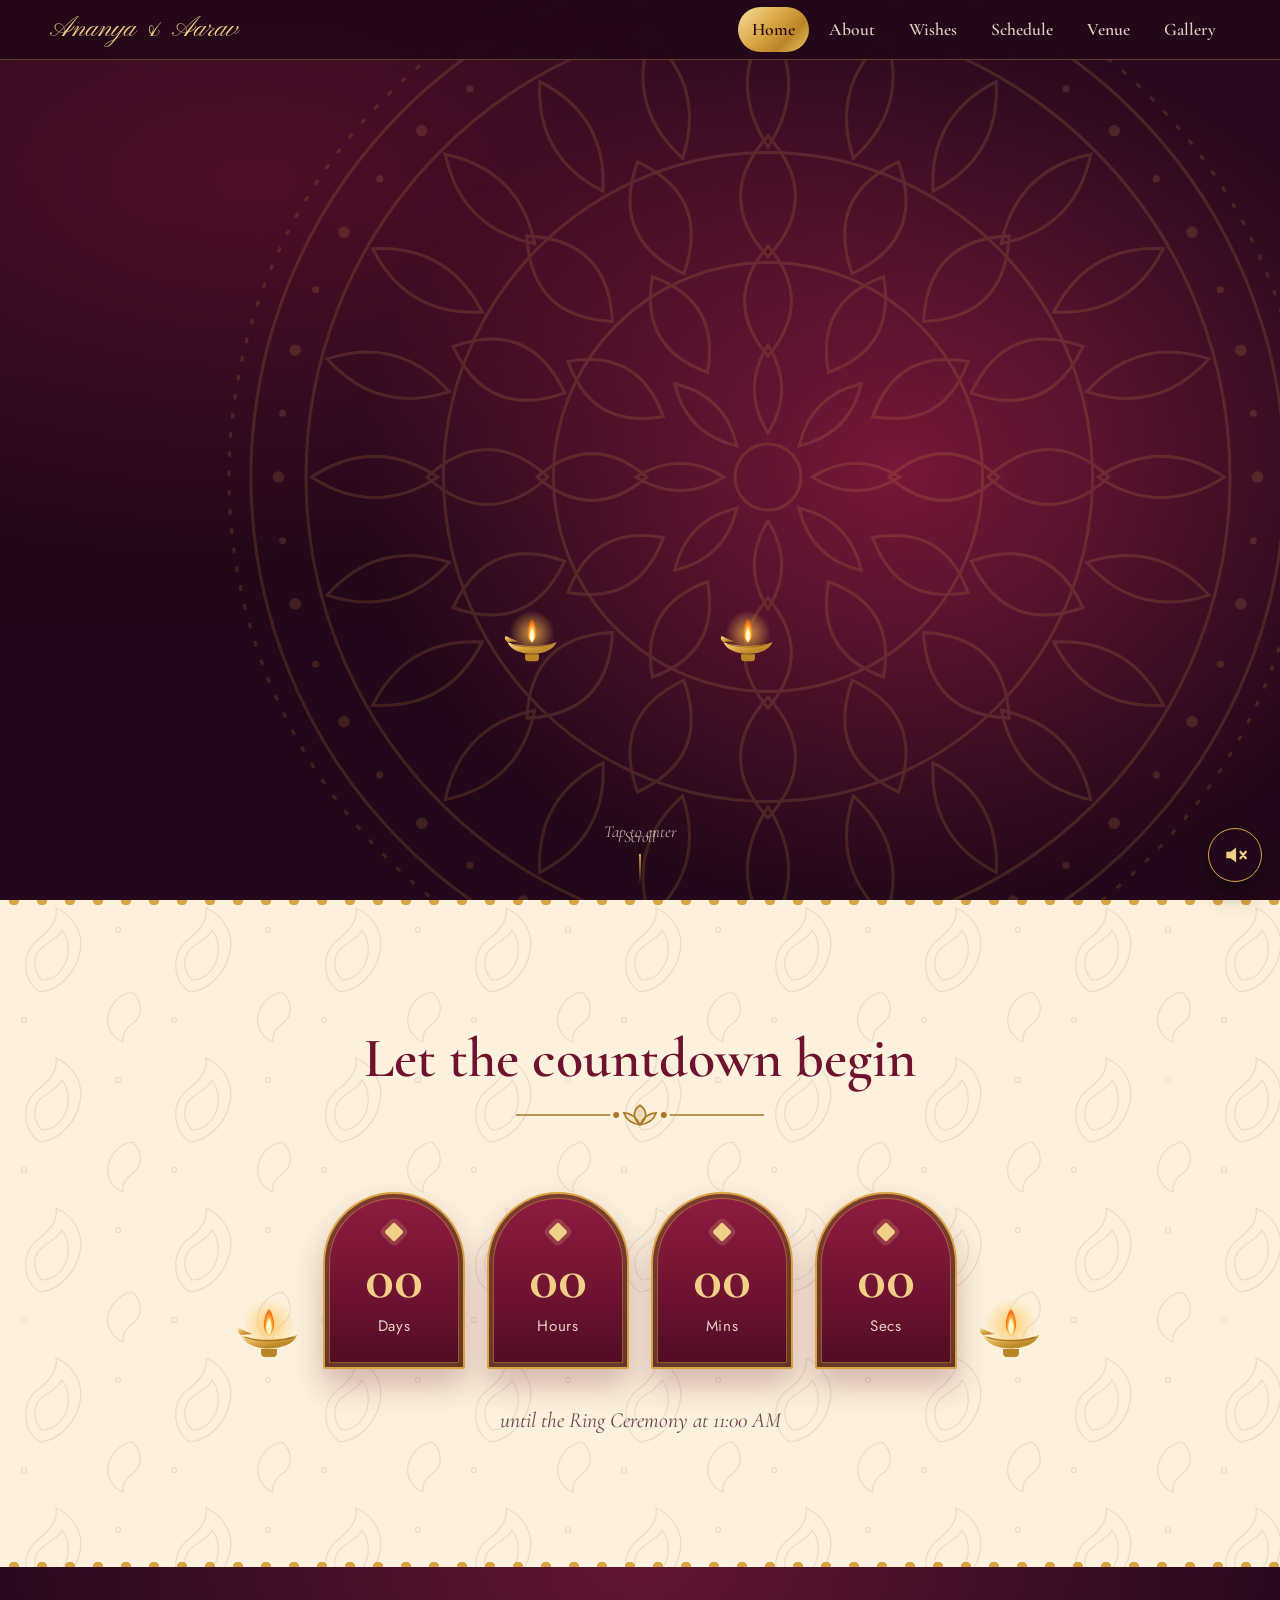
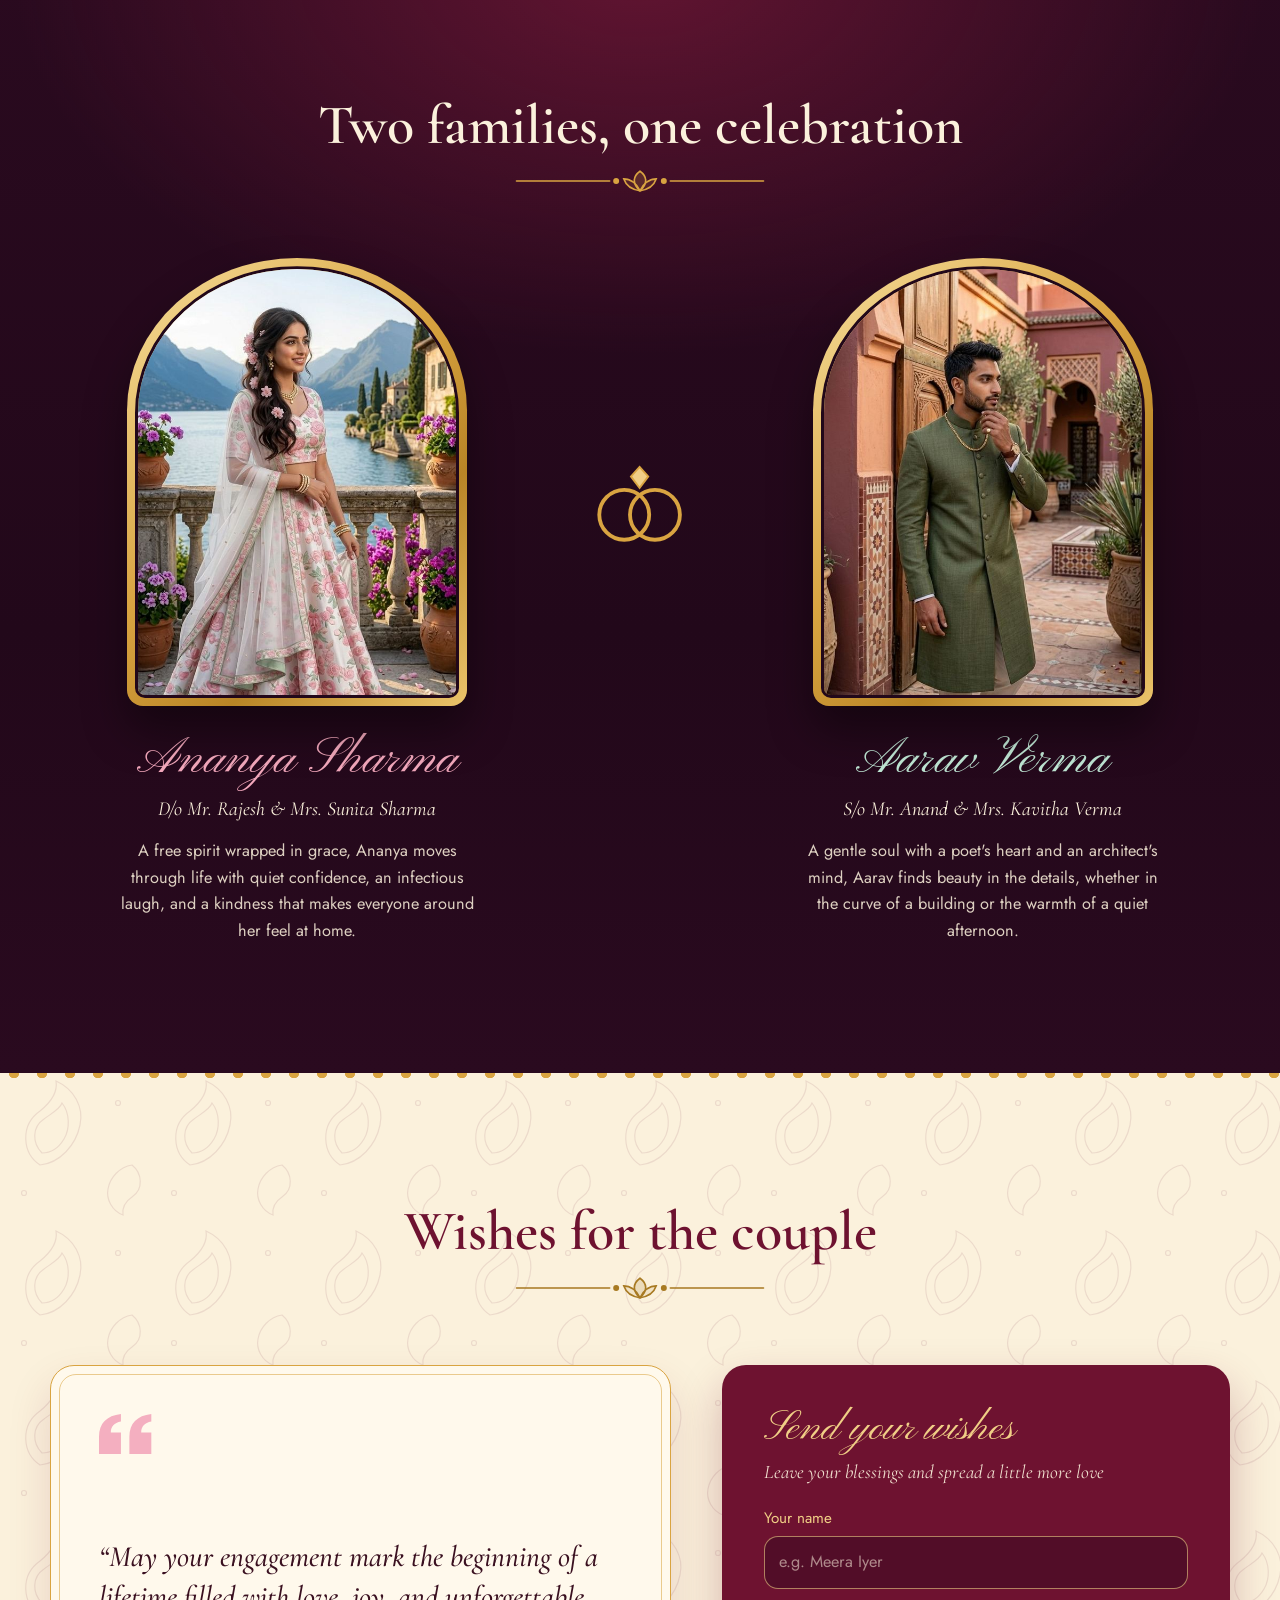
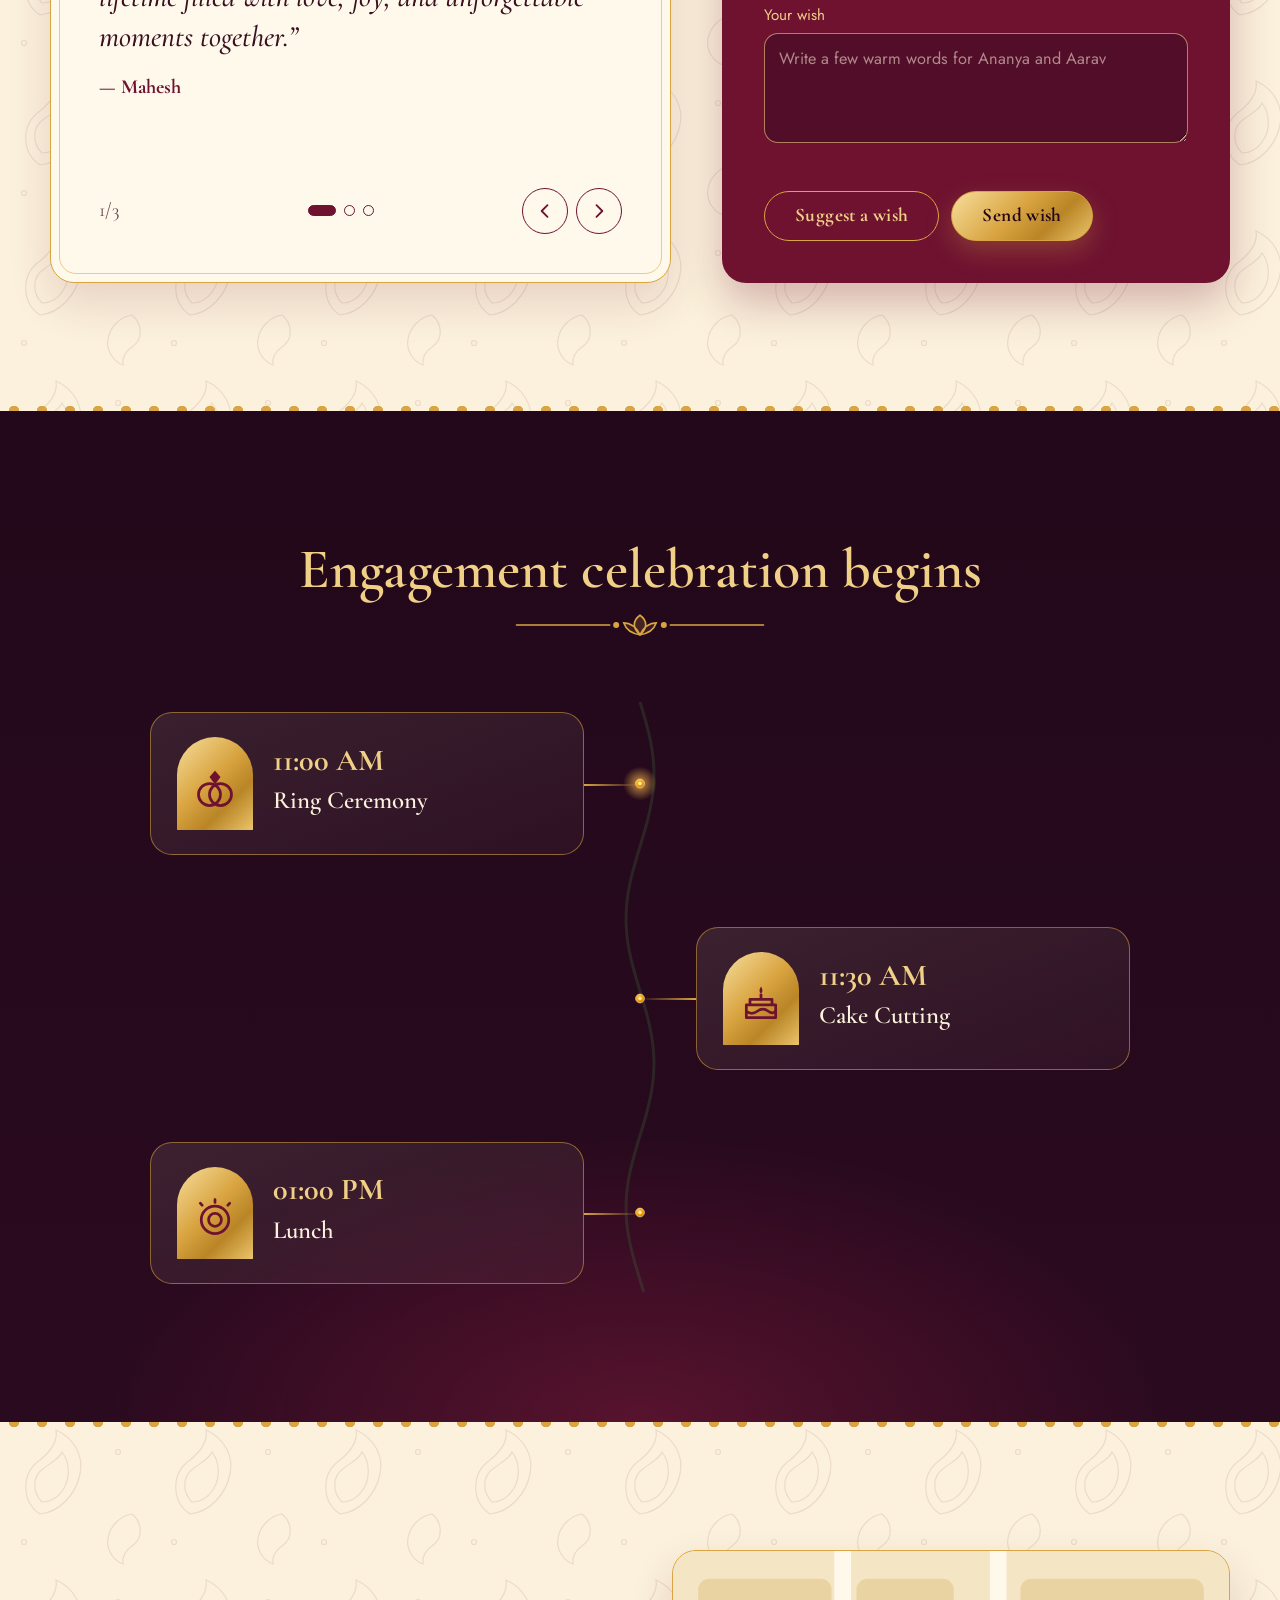
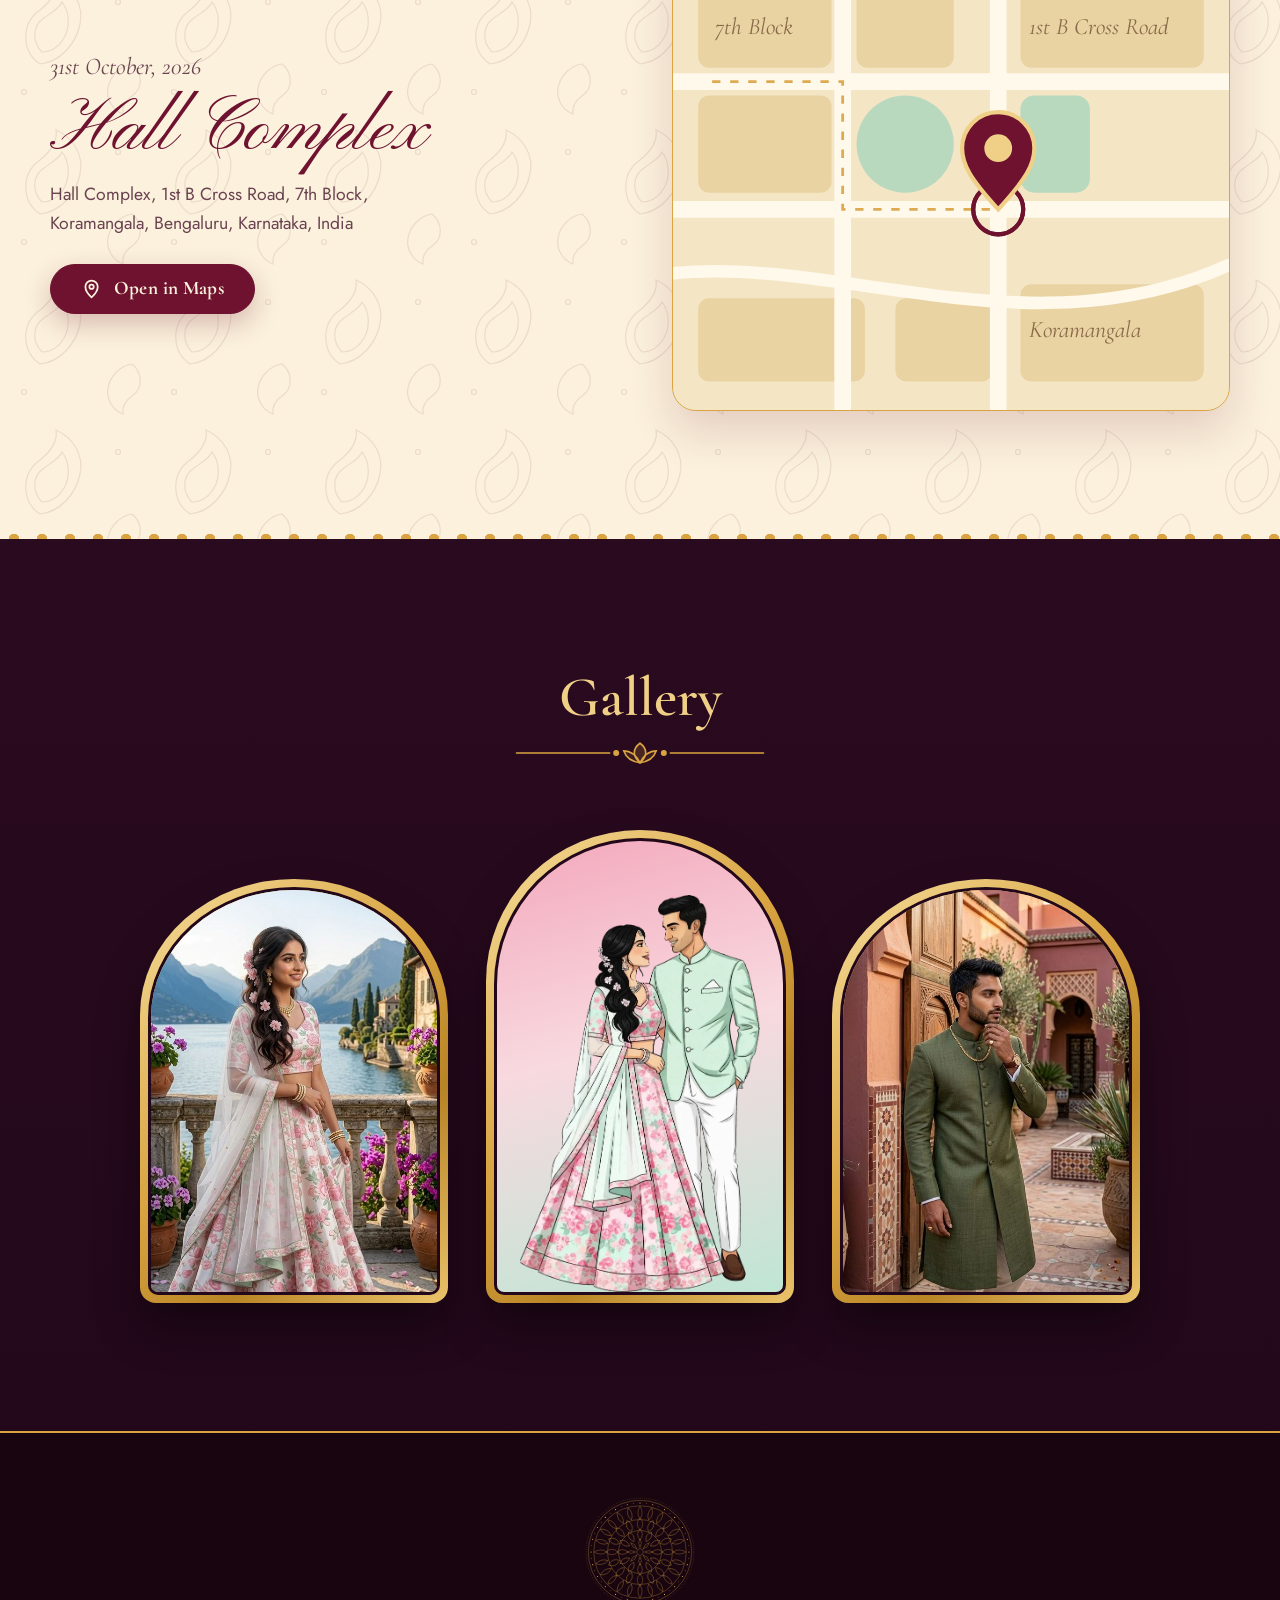
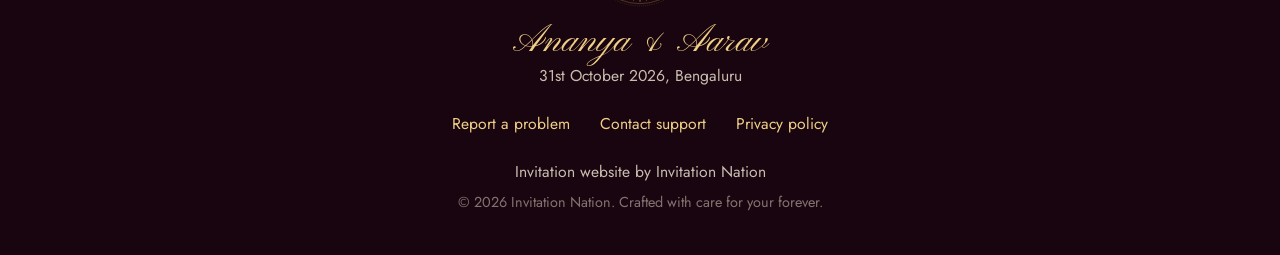
==== source/index.html @ d2f20e89 "Initial commit: Royal Indian engagement invitation" ====
<!DOCTYPE html>
<html lang="en">
<head>
<meta charset="utf-8">
<meta name="viewport" content="width=device-width, initial-scale=1">
<title>Ananya &amp; Aarav | Engagement Invitation</title>
<meta name="description" content="Ananya Sharma and Aarav Verma are getting engaged on 31st October 2026 in Bengaluru.">
<script>document.documentElement.classList.add('js')</script>
<link rel="preconnect" href="https://fonts.googleapis.com">
<link rel="preconnect" href="https://fonts.gstatic.com" crossorigin>
<link href="https://fonts.googleapis.com/css2?family=Cormorant+Garamond:ital,wght@0,500;0,600;0,700;1,500;1,600&family=Jost:wght@400;500;600&family=Pinyon+Script&display=swap" rel="stylesheet">
<link rel="stylesheet" href="style.css">
</head>
<body>

<!-- shared gradients -->
<svg class="defs" aria-hidden="true" focusable="false"><defs>
  <linearGradient id="goldGrad" x1="0" y1="0" x2="1" y2="1"><stop offset="0" stop-color="#F6DE9C"/><stop offset=".45" stop-color="#D9A441"/><stop offset=".72" stop-color="#B98526"/><stop offset="1" stop-color="#EBC46B"/></linearGradient>
  <radialGradient id="flameGrad" cx="50%" cy="70%" r="60%"><stop offset="0" stop-color="#FFFDE6"/><stop offset=".35" stop-color="#FFD25A"/><stop offset=".8" stop-color="#F26A0B"/><stop offset="1" stop-color="#F26A0B" stop-opacity="0"/></radialGradient>
  <radialGradient id="haloGrad"><stop offset="0" stop-color="#FFC24D" stop-opacity=".75"/><stop offset="1" stop-color="#FFC24D" stop-opacity="0"/></radialGradient>
  <radialGradient id="mgold" cx="40%" cy="35%" r="70%"><stop offset="0" stop-color="#FFC94A"/><stop offset=".6" stop-color="#F29F05"/><stop offset="1" stop-color="#C96A00"/></radialGradient>
  <radialGradient id="mrose" cx="40%" cy="35%" r="70%"><stop offset="0" stop-color="#FFB56B"/><stop offset=".6" stop-color="#F0761C"/><stop offset="1" stop-color="#B94A0A"/></radialGradient>
  <radialGradient id="archBg" cx="50%" cy="62%" r="65%"><stop offset="0" stop-color="#FBD08A"/><stop offset=".38" stop-color="#C8496A"/><stop offset=".78" stop-color="#6E1230"/><stop offset="1" stop-color="#3A0A1F"/></radialGradient>
  <linearGradient id="floor" x1="0" y1="0" x2="0" y2="1"><stop offset="0" stop-color="#5A0F2A"/><stop offset="1" stop-color="#2A0716"/></linearGradient>
</defs></svg>

<!-- entrance gate -->
<div class="gate" id="gate" role="presentation">
  <div class="panel l"><div class="mand" data-mandala></div></div>
  <div class="panel r"><div class="mand" data-mandala></div></div>
  <div class="gate-mid"><div class="seal"><b>Ananya</b><i>and</i><b>Aarav</b></div></div>
  <div class="gate-diyas"><span class="diya" data-diya></span><span class="diya" data-diya></span></div>
  <p class="skip">Tap to enter</p>
</div>

<header class="nav">
  <div class="wrap">
    <a class="brand" href="#home">Ananya &amp; Aarav</a>
    <button class="burger" id="burger" aria-label="Menu" aria-expanded="false" aria-controls="menu"><span></span></button>
    <ul id="menu">
      <li><a href="#home" class="act">Home</a></li>
      <li><a href="#about">About</a></li>
      <li><a href="#wishes">Wishes</a></li>
      <li><a href="#schedule">Schedule</a></li>
      <li><a href="#location">Venue</a></li>
      <li><a href="#gallery">Gallery</a></li>
    </ul>
  </div>
</header>

<main>
<!-- HERO -->
<section class="hero" id="home">
  <div class="hero-mandala" data-mandala></div>
  <div class="toran" id="toran"></div>
  <div class="wrap hero-grid">
    <div class="hero-head">
      <p class="save fade" style="--d:.2s">Save the date</p>
      <h1 class="names">
        <span class="n" style="--d:.5s">Ananya Sharma</span>
        <span class="amp">&amp;</span>
        <span class="n" style="--d:1.7s">Aarav Verma</span>
      </h1>
    </div>

    <div class="hero-art">
      <div class="arch-wrap">
        <svg class="arch-svg" viewBox="0 0 520 700" role="img" aria-label="Ananya and Aarav standing inside a gilded arched window">
          <defs>
            <clipPath id="openClip"><path d="M56,640 V335 C56,215 165,125 260,62 C355,125 464,215 464,335 V640 Z"/></clipPath>
          </defs>
          <g class="frame-g">
            <path id="frameOuter" fill="url(#goldGrad)" fill-rule="evenodd" d="M20,700 V330 C20,190 150,90 260,18 C370,90 500,190 500,330 V700 Z M56,640 V335 C56,215 165,125 260,62 C355,125 464,215 464,335 V640 Z"/>
            <path d="M20,700 V330 C20,190 150,90 260,18 C370,90 500,190 500,330 V700" fill="none" stroke="#FFF1BF" stroke-width="2" opacity=".8"/>
            <g id="plinth"></g>
            <g clip-path="url(#openClip)">
              <rect x="40" y="40" width="440" height="620" fill="url(#archBg)"/>
              <g class="rays" id="rays"></g>
              <g id="stars"></g>
              <g class="couple-g" id="posesWrap">
                <image class="pose-img active" data-pose="0" x="56" y="60" width="408" height="580" preserveAspectRatio="xMidYMin slice" href="assets/poses/pose-1.webp"/>
                <image class="pose-img" data-pose="1" x="56" y="60" width="408" height="580" preserveAspectRatio="xMidYMin slice" href="assets/poses/pose-2.webp"/>
                <image class="pose-img" data-pose="2" x="56" y="60" width="408" height="580" preserveAspectRatio="xMidYMin slice" href="assets/poses/pose-3.webp"/>
                <image class="pose-img" data-pose="3" x="56" y="60" width="408" height="580" preserveAspectRatio="xMidYMin slice" href="assets/poses/pose-4.webp"/>
                <image class="pose-img" data-pose="4" x="56" y="60" width="408" height="580" preserveAspectRatio="xMidYMin slice" href="assets/poses/pose-5.webp"/>
                <image class="pose-img" data-pose="5" x="56" y="60" width="408" height="580" preserveAspectRatio="xMidYMin slice" href="assets/poses/pose-6.webp"/>
              </g>
              <path d="M56,640 V335 C56,215 165,125 260,62 C355,125 464,215 464,335 V640" fill="none" stroke="#7A4A0C" stroke-opacity=".55" stroke-width="10"/>
            </g>
            <path d="M56,640 V335 C56,215 165,125 260,62 C355,125 464,215 464,335 V640" fill="none" stroke="#8A5B12" stroke-width="3"/>
            <path id="beadPath" d="M40,640 V335 C40,205 158,112 260,46 C362,112 480,205 480,335 V640" fill="none"/>
            <g id="beads" fill="#FFF1BF"></g>
            <g transform="translate(260,20)"><circle cy="-13" r="4" fill="url(#goldGrad)"/><path d="M0,-8 C-9,-2 -8,8 0,12 C8,8 9,-2 0,-8Z" fill="url(#goldGrad)"/><path d="M-4,12 h8 v4 h-8z" fill="#B98526"/></g>
          </g>

  
  <!-- ==================== FLOWERS & VINES DECORATION ==================== -->
  <g class="arch-flowers" id="archFlowers" mask="url(#clearArchMask)">
    <!-- DEFINITIONS -->
    <defs>
      <!-- Safety mask: strictly guarantees ZERO decoration pixels can ever overlay the couple picture area -->
      <mask id="clearArchMask">
        <rect x="-100" y="-100" width="720" height="900" fill="#FFFFFF"/>
        <path d="M56,640 V335 C56,215 165,125 260,62 C355,125 464,215 464,335 V640 Z" fill="#000000"/>
      </mask>

      <!-- Rose definitions -->
      <g id="rose-pink">
        <ellipse cx="0" cy="0" rx="20" ry="19" fill="#A5163B" opacity="0.35"/>
        <path d="M-18,-4 C-22,-16 -8,-22 4,-18 C16,-22 24,-12 21,-2 C25,8 16,21 4,20 C-8,22 -20,14 -18,-4Z" fill="#F2A0B5"/>
        <path d="M-16,-10 C-8,-20 8,-18 16,-10 C22,-1 16,13 6,17 C-5,19 -16,11 -16,-10Z" fill="#E2849E"/>
        <path d="M-12,-8 C-5,-16 9,-13 12,-5 C14,5 7,13 -2,13 C-9,12 -14,3 -12,-8Z" fill="#F2A0B5"/>
        <path d="M-8,-6 C-3,-12 7,-10 9,-3 C11,4 4,10 -3,9 C-9,8 -10,0 -8,-6Z" fill="#C95F7A"/>
        <path d="M-5,-4 C-1,-8 5,-6 6,-2 C7,3 2,6 -2,5 C-6,5 -7,0 -5,-4Z" fill="#FDE4EC"/>
        <path d="M-2,-2 C0,-4 3,-3 3,-1 C4,2 1,3 -1,3 C-3,2 -3,0 -2,-2Z" fill="#A5163B"/>
        <path d="M-17,-6 C-11,-18 5,-17 14,-9" fill="none" stroke="#FFF0F5" stroke-width="1.4" stroke-linecap="round" opacity="0.85"/>
        <path d="M-13,6 C-6,16 6,15 15,4" fill="none" stroke="#FFF0F5" stroke-width="1.4" stroke-linecap="round" opacity="0.75"/>
        <path d="M-9,-6 C-4,-12 6,-9 8,-3" fill="none" stroke="#FFF0F5" stroke-width="1.2" stroke-linecap="round" opacity="0.9"/>
        <path d="M-6,3 C-2,8 5,7 8,2" fill="none" stroke="#FFF0F5" stroke-width="1.1" stroke-linecap="round" opacity="0.8"/>
      </g>

      <g id="rose-cream">
        <ellipse cx="0" cy="0" rx="19" ry="18" fill="#B3907A" opacity="0.35"/>
        <path d="M-17,-4 C-21,-15 -7,-21 4,-17 C15,-21 23,-11 20,-2 C24,8 15,20 4,19 C-7,21 -19,13 -17,-4Z" fill="#FBE9DC"/>
        <path d="M-15,-9 C-7,-19 8,-17 15,-9 C21,-1 15,12 6,16 C-5,18 -15,10 -15,-9Z" fill="#E8CDBC"/>
        <path d="M-11,-7 C-4,-15 9,-12 11,-5 C13,5 7,12 -2,12 C-9,11 -13,3 -11,-7Z" fill="#FBE9DC"/>
        <path d="M-7,-5 C-2,-11 7,-9 8,-3 C10,4 4,9 -3,8 C-8,7 -9,0 -7,-5Z" fill="#D8B59E"/>
        <path d="M-5,-4 C-1,-7 5,-6 6,-2 C7,3 2,6 -2,5 C-5,5 -6,0 -5,-4Z" fill="#FFFFFF"/>
        <path d="M-2,-2 C0,-4 3,-3 3,-1 C4,2 1,3 -1,3 C-3,2 -3,0 -2,-2Z" fill="#A8816A"/>
        <path d="M-16,-5 C-10,-17 5,-16 13,-8" fill="none" stroke="#FFFFFF" stroke-width="1.4" stroke-linecap="round" opacity="0.95"/>
        <path d="M-12,6 C-5,15 6,14 14,4" fill="none" stroke="#FFFFFF" stroke-width="1.4" stroke-linecap="round" opacity="0.85"/>
        <path d="M-8,-5 C-3,-11 6,-9 8,-3" fill="none" stroke="#FFFFFF" stroke-width="1.2" stroke-linecap="round" opacity="0.95"/>
      </g>

      <g id="rose-crimson">
        <ellipse cx="0" cy="0" rx="20" ry="19" fill="#450412" opacity="0.45"/>
        <path d="M-18,-4 C-22,-16 -8,-22 4,-18 C16,-22 24,-12 21,-2 C25,8 16,21 4,20 C-8,22 -20,14 -18,-4Z" fill="#A5163B"/>
        <path d="M-16,-10 C-8,-20 8,-18 16,-10 C22,-1 16,13 6,17 C-5,19 -16,11 -16,-10Z" fill="#800D2A"/>
        <path d="M-12,-8 C-5,-16 9,-13 12,-5 C14,5 7,13 -2,13 C-9,12 -14,3 -12,-8Z" fill="#A5163B"/>
        <path d="M-8,-6 C-3,-12 7,-10 9,-3 C11,4 4,10 -3,9 C-9,8 -10,0 -8,-6Z" fill="#65071E"/>
        <path d="M-5,-4 C-1,-8 5,-6 6,-2 C7,3 2,6 -2,5 C-6,5 -7,0 -5,-4Z" fill="#C92E54"/>
        <path d="M-2,-2 C0,-4 3,-3 3,-1 C4,2 1,3 -1,3 C-3,2 -3,0 -2,-2Z" fill="#4B0516"/>
        <path d="M-17,-6 C-11,-18 5,-17 14,-9" fill="none" stroke="#DE5A7D" stroke-width="1.3" stroke-linecap="round" opacity="0.75"/>
        <path d="M-13,6 C-6,16 6,15 15,4" fill="none" stroke="#DE5A7D" stroke-width="1.3" stroke-linecap="round" opacity="0.65"/>
        <path d="M-9,-6 C-4,-12 6,-9 8,-3" fill="none" stroke="#FFA8BD" stroke-width="1.1" stroke-linecap="round" opacity="0.85"/>
      </g>

      <!-- Leaf definitions -->
      <g id="leaf-branch">
        <path d="M0,0 Q10,-15 15,-30" fill="none" stroke="#4E7B4A" stroke-width="1.4" stroke-linecap="round"/>
        <path d="M4,-8 C-2,-12 -4,-18 0,-22 C4,-18 6,-12 4,-8Z" fill="#4E7B4A"/>
        <path d="M6,-10 C12,-14 16,-12 18,-6 C14,-4 8,-6 6,-10Z" fill="#6FA36A"/>
        <path d="M9,-18 C3,-22 2,-28 6,-31 C10,-27 11,-21 9,-18Z" fill="#4E7B4A"/>
        <path d="M11,-20 C17,-23 21,-20 22,-14 C18,-13 13,-16 11,-20Z" fill="#6FA36A"/>
        <path d="M15,-30 C12,-38 18,-44 22,-44 C24,-38 20,-32 15,-30Z" fill="#6FA36A"/>
      </g>

      <g id="leaf-sprig-left">
        <path d="M0,0 C-14,-10 -26,-6 -34,4 C-26,10 -12,8 0,0Z" fill="#4E7B4A"/>
        <path d="M0,0 C-14,-10 -26,-6 -34,4" fill="none" stroke="#6FA36A" stroke-width="1"/>
        <path d="M-6,-2 C-14,-14 -6,-22 4,-24 C8,-16 2,-6 -6,-2Z" fill="#6FA36A"/>
        <path d="M-12,3 C-22,0 -26,12 -18,18 C-12,14 -10,8 -12,3Z" fill="#3D633A"/>
      </g>

      <g id="leaf-sprig-right">
        <path d="M0,0 C14,-10 26,-6 34,4 C26,10 12,8 0,0Z" fill="#6FA36A"/>
        <path d="M0,0 C14,-10 26,-6 34,4" fill="none" stroke="#8DC288" stroke-width="1"/>
        <path d="M6,-2 C14,-14 6,-22 -4,-24 C-8,-16 -2,-6 6,-2Z" fill="#4E7B4A"/>
        <path d="M12,3 C22,0 26,12 18,18 C12,14 10,8 12,3Z" fill="#3D633A"/>
      </g>

      <!-- Baby's Breath sprig -->
      <g id="babys-breath">
        <path d="M0,0 L-6,-14 M0,0 L3,-16 M0,0 L11,-10 M-6,-14 L-14,-22 M-6,-14 L-3,-24 M3,-16 L2,-26 M3,-16 L11,-23 M11,-10 L18,-15 M11,-10 L16,-4" fill="none" stroke="#5C8558" stroke-width="0.9" stroke-linecap="round"/>
        <circle cx="-14" cy="-22" r="2.4" fill="#FFFFFF"/>
        <circle cx="-3" cy="-24" r="2.1" fill="#FFFFFF"/>
        <circle cx="-9" cy="-18" r="1.6" fill="#FFFDF2"/>
        <circle cx="2" cy="-26" r="2.5" fill="#FFFFFF"/>
        <circle cx="11" cy="-23" r="2.2" fill="#FFFFFF"/>
        <circle cx="7" cy="-19" r="1.7" fill="#FFFDF2"/>
        <circle cx="18" cy="-15" r="2.3" fill="#FFFFFF"/>
        <circle cx="16" cy="-4" r="2.0" fill="#FFFFFF"/>
        <circle cx="0" cy="-10" r="1.6" fill="#FFFDF2"/>
      </g>

      <!-- Small floral drop -->
      <g id="pink-blossom-drop">
        <circle cx="0" cy="0" r="3.2" fill="#F2A0B5"/>
        <circle cx="0" cy="0" r="1.2" fill="#FFFFFF"/>
        <circle cx="-3" cy="-1" r="2.4" fill="#FBE9DC"/>
        <circle cx="3" cy="-1" r="2.4" fill="#F2A0B5"/>
        <circle cx="0" cy="-3.5" r="2.2" fill="#E2849E"/>
      </g>

      <!-- Hanging tassel with beads and subtle sway -->
      <g id="tassel-unit">
        <path d="M0,0 Q1,12 0,22" fill="none" stroke="#4E7B4A" stroke-width="1.3"/>
        <circle cx="0" cy="6" r="2.2" fill="#F2A0B5"/>
        <circle cx="0" cy="13" r="2.2" fill="#FBE9DC"/>
        <circle cx="0" cy="20" r="3.0" fill="#A5163B"/>
        <path d="M-4.5,22 C-6,32 0,38 0,40 C0,38 6,32 4.5,22 Z" fill="#F2A0B5"/>
        <path d="M-2.5,22 C-3.5,31 0,37 0,39 C0,37 3.5,31 2.5,22 Z" fill="#FDE4EC"/>
        <circle cx="0" cy="41" r="1.6" fill="#A5163B"/>
      </g>
    </defs>

    <!-- ==================== TOP CLUSTER (Arch Apex) ==================== -->
    <g class="top-flower-cluster">
      <!-- Background foliage radiating UP and OUT above frame -->
      <g transform="translate(260, 32)">
        <use href="#leaf-branch" transform="rotate(-75) scale(1.15)"/>
        <use href="#leaf-branch" transform="rotate(-45) scale(1.2)"/>
        <use href="#leaf-branch" transform="rotate(-20) scale(1.0)"/>
        <use href="#leaf-branch" transform="rotate(20) scale(1.0)"/>
        <use href="#leaf-branch" transform="rotate(45) scale(1.2)"/>
        <use href="#leaf-branch" transform="rotate(75) scale(1.15)"/>
      </g>

      <!-- Baby's breath sprays above arch peak -->
      <g transform="translate(260, 32)">
        <use href="#babys-breath" transform="translate(-40, -18) rotate(-40) scale(1.1)"/>
        <use href="#babys-breath" transform="translate(40, -18) rotate(40) scale(1.1)"/>
        <use href="#babys-breath" transform="translate(-18, -32) rotate(-15) scale(1.0)"/>
        <use href="#babys-breath" transform="translate(18, -32) rotate(15) scale(1.0)"/>
        <use href="#babys-breath" transform="translate(-65, -2) rotate(-70) scale(0.95)"/>
        <use href="#babys-breath" transform="translate(65, -2) rotate(70) scale(0.95)"/>
      </g>

      <!-- Apex Main Rose Arrangement (strictly on the gold frame peak) -->
      <!-- Center Pink Rose -->
      <use href="#rose-pink" x="260" y="30" transform="scale(1.25)" style="transform-origin: 260px 30px;"/>
      <!-- Right Crimson Rose -->
      <use href="#rose-crimson" x="295" y="40" transform="scale(1.05)" style="transform-origin: 295px 40px;"/>
      <!-- Left Cream Rose -->
      <use href="#rose-cream" x="225" y="38" transform="scale(1.1)" style="transform-origin: 225px 38px;"/>
      <!-- Outer Flanking Smaller Roses -->
      <use href="#rose-cream" x="330" y="58" transform="scale(0.8)" style="transform-origin: 330px 58px;"/>
      <use href="#rose-pink" x="190" y="56" transform="scale(0.8)" style="transform-origin: 190px 56px;"/>

      <!-- Outer framing leaves -->
      <use href="#leaf-sprig-left" x="160" y="70" transform="scale(0.75) rotate(-35 160 70)"/>
      <use href="#leaf-sprig-right" x="360" y="70" transform="scale(0.75) rotate(35 360 70)"/>

      <!-- Left Slope Outer Trailing Vine & Outer Hanging Tassel -->
      <g class="top-vine-left">
        <path d="M175,65 Q125,95 85,150" fill="none" stroke="#4E7B4A" stroke-width="2" stroke-linecap="round"/>
        <use href="#leaf-sprig-left" x="140" y="90" transform="scale(0.65) rotate(-45 140 90)"/>
        <use href="#leaf-sprig-left" x="105" y="125" transform="scale(0.65) rotate(-65 105 125)"/>
        <use href="#babys-breath" x="120" y="105" transform="scale(0.7) rotate(-55 120 105)"/>
        <!-- Hanging tassel outside the gold frame -->
        <g class="sway-left-upper" style="transform-origin: 85px 150px;">
          <use href="#tassel-unit" x="85" y="150" transform="scale(0.85)"/>
        </g>
      </g>

      <!-- Right Slope Outer Trailing Vine & Outer Hanging Tassel -->
      <g class="top-vine-right">
        <path d="M345,65 Q395,95 435,150" fill="none" stroke="#4E7B4A" stroke-width="2" stroke-linecap="round"/>
        <use href="#leaf-sprig-right" x="380" y="90" transform="scale(0.65) rotate(45 380 90)"/>
        <use href="#leaf-sprig-right" x="415" y="125" transform="scale(0.65) rotate(65 415 125)"/>
        <use href="#babys-breath" x="400" y="105" transform="scale(0.7) rotate(55 400 105)"/>
        <!-- Hanging tassel outside the gold frame -->
        <g class="sway-right-upper" style="transform-origin: 435px 150px;">
          <use href="#tassel-unit" x="435" y="150" transform="scale(0.85)"/>
        </g>
      </g>
    </g>

    <!-- ==================== LEFT CLUSTER (~40% Down, Outer Frame) ==================== -->
    <g class="left-flower-cluster">
      <!-- Foliage fanning outward to the left -->
      <g transform="translate(35, 290)">
        <use href="#leaf-branch" transform="rotate(-150) scale(1.1)"/>
        <use href="#leaf-branch" transform="rotate(-115) scale(1.0)"/>
        <use href="#leaf-branch" transform="rotate(-70) scale(1.05)"/>
      </g>

      <!-- Baby's breath sprigs fanning outward -->
      <use href="#babys-breath" x="30" y="245" transform="scale(1.0) rotate(-60 30 245)"/>
      <use href="#babys-breath" x="12" y="275" transform="scale(0.95) rotate(-110 12 275)"/>
      <use href="#babys-breath" x="14" y="325" transform="scale(0.9) rotate(-135 14 325)"/>

      <!-- Roses for Left Cluster (strictly on outer frame band) -->
      <!-- Cream Rose (Top) -->
      <use href="#rose-cream" x="42" y="260" transform="scale(0.95)" style="transform-origin: 42px 260px;"/>
      <!-- Pink Rose (Middle) -->
      <use href="#rose-pink" x="30" y="295" transform="scale(1.05)" style="transform-origin: 30px 295px;"/>
      <!-- Crimson Rose (Bottom) -->
      <use href="#rose-crimson" x="18" y="332" transform="scale(0.9)" style="transform-origin: 18px 332px;"/>

      <!-- Outer trailing vine & tassel hanging on outside of frame -->
      <g class="sway-left-lower" style="transform-origin: 20px 340px;">
        <path d="M20,340 Q10,385 16,430 Q22,465 18,490" fill="none" stroke="#4E7B4A" stroke-width="1.6" stroke-linecap="round"/>
        <use href="#leaf-sprig-left" x="12" y="375" transform="scale(0.55) rotate(-35 12 375)"/>
        <use href="#leaf-sprig-left" x="14" y="415" transform="scale(0.55) rotate(-25 14 415)"/>
        <use href="#leaf-sprig-left" x="18" y="455" transform="scale(0.5) rotate(-15 18 455)"/>
        <use href="#pink-blossom-drop" x="12" y="360" transform="scale(0.8)"/>
        <use href="#pink-blossom-drop" x="14" y="395" transform="scale(0.85)"/>
        <use href="#pink-blossom-drop" x="18" y="435" transform="scale(0.8)"/>
        <use href="#pink-blossom-drop" x="16" y="470" transform="scale(0.75)"/>
        <use href="#tassel-unit" x="18" y="488" transform="scale(0.8)"/>
      </g>
    </g>

    <!-- ==================== RIGHT CLUSTER (~40% Down, Outer Frame) ==================== -->
    <g class="right-flower-cluster">
      <!-- Foliage fanning outward to the right -->
      <g transform="translate(485, 290)">
        <use href="#leaf-branch" transform="rotate(150) scale(1.1)"/>
        <use href="#leaf-branch" transform="rotate(115) scale(1.0)"/>
        <use href="#leaf-branch" transform="rotate(70) scale(1.05)"/>
      </g>

      <!-- Baby's breath sprigs fanning outward -->
      <use href="#babys-breath" x="490" y="245" transform="scale(1.0) rotate(60 490 245)"/>
      <use href="#babys-breath" x="508" y="275" transform="scale(0.95) rotate(110 508 275)"/>
      <use href="#babys-breath" x="506" y="325" transform="scale(0.9) rotate(135 506 325)"/>

      <!-- Roses for Right Cluster (strictly on outer frame band) -->
      <!-- Pink Rose (Top) -->
      <use href="#rose-pink" x="478" y="260" transform="scale(0.95)" style="transform-origin: 478px 260px;"/>
      <!-- Crimson Rose (Middle) -->
      <use href="#rose-crimson" x="490" y="295" transform="scale(1.05)" style="transform-origin: 490px 295px;"/>
      <!-- Cream Rose (Bottom) -->
      <use href="#rose-cream" x="502" y="332" transform="scale(0.9)" style="transform-origin: 502px 332px;"/>

      <!-- Outer trailing vine & tassel hanging on outside of frame -->
      <g class="sway-right-lower" style="transform-origin: 500px 340px;">
        <path d="M500,340 Q510,385 504,430 Q498,465 502,490" fill="none" stroke="#4E7B4A" stroke-width="1.6" stroke-linecap="round"/>
        <use href="#leaf-sprig-right" x="508" y="375" transform="scale(0.55) rotate(35 508 375)"/>
        <use href="#leaf-sprig-right" x="506" y="415" transform="scale(0.55) rotate(25 506 415)"/>
        <use href="#leaf-sprig-right" x="502" y="455" transform="scale(0.5) rotate(15 502 455)"/>
        <use href="#pink-blossom-drop" x="508" y="360" transform="scale(0.8)"/>
        <use href="#pink-blossom-drop" x="506" y="395" transform="scale(0.85)"/>
        <use href="#pink-blossom-drop" x="502" y="435" transform="scale(0.8)"/>
        <use href="#pink-blossom-drop" x="504" y="470" transform="scale(0.75)"/>
        <use href="#tassel-unit" x="502" y="488" transform="scale(0.8)"/>
      </g>
    </g>
  </g>
    
        </svg>
      </div>
    </div>

    <div class="hero-info">
      <svg class="orn fade" style="--d:2.1s" viewBox="0 0 240 24" aria-hidden="true"><use href="#ornament"/></svg>
      <p class="lead fade" style="--d:2.2s">are getting engaged on</p>
      <p class="date fade" style="--d:2.35s">Saturday, 31st October 2026</p>
      <p class="venue fade" style="--d:2.5s">Hall Complex<small>Koramangala, Bengaluru</small></p>
      <div class="ctas fade" style="--d:2.7s">
        <a class="btn btn-gold" href="https://www.google.com/maps/search/?api=1&query=Hall+Complex+1st+B+Cross+Road+7th+Block+Koramangala+Bengaluru" target="_blank" rel="noopener"><svg viewBox="0 0 24 24" fill="none" stroke="currentColor" stroke-width="2" stroke-linecap="round" stroke-linejoin="round"><path d="M12 22s7-6.2 7-12a7 7 0 1 0-14 0c0 5.8 7 12 7 12z"/><circle cx="12" cy="10" r="2.5"/></svg>Open in Maps</a>
        <a class="btn btn-ghost" href="#wishes">Send your wishes</a>
      </div>
    </div>
  </div>
  <a class="scroll-hint" href="#countdown" aria-label="Scroll to countdown"><span>Scroll</span><i></i></a>
</section>

<!-- COUNTDOWN -->
<section class="sec ivory" id="countdown">
  <div class="wrap">
    <div class="sec-head" data-reveal>
      <h2 class="h2">Let the countdown begin</h2>
      <svg class="orn" viewBox="0 0 240 24" aria-hidden="true"><use href="#ornament"/></svg>
    </div>
    <div class="cd" data-reveal style="--rd:.15s" role="timer" aria-label="Time until the engagement">
      <span class="diya" data-diya></span>
      <div class="tile"><span class="num" id="cd-d">00</span><span class="lab">Days</span></div>
      <div class="tile"><span class="num" id="cd-h">00</span><span class="lab">Hours</span></div>
      <div class="tile"><span class="num" id="cd-m">00</span><span class="lab">Mins</span></div>
      <div class="tile"><span class="num" id="cd-s">00</span><span class="lab">Secs</span></div>
      <span class="diya" data-diya></span>
    </div>
    <p class="cd-note" data-reveal style="--rd:.3s">until the Ring Ceremony at 11:00 AM</p>
  </div>
</section>

<!-- ABOUT -->
<section class="sec about" id="about">
  <div class="wrap">
    <div class="sec-head" data-reveal>
      <h2 class="h2">Two families, one celebration</h2>
      <svg class="orn" viewBox="0 0 240 24" aria-hidden="true"><use href="#ornament"/></svg>
    </div>
    <div class="about-grid">
      <article class="person bride" data-reveal>
        <div class="arch-frame"><img class="ph" data-img="bride" alt="Ananya Sharma in a pink floral lehenga by a lake" width="600" height="800"></div>
        <h3 class="pname">Ananya Sharma</h3>
        <p class="parents">D/o Mr. Rajesh &amp; Mrs. Sunita Sharma</p>
        <p class="bio">A free spirit wrapped in grace, Ananya moves through life with quiet confidence, an infectious laugh, and a kindness that makes everyone around her feel at home.</p>
      </article>
      <div class="rings" data-reveal style="--rd:.4s" aria-hidden="true">
        <svg viewBox="0 0 120 90" fill="none" stroke="currentColor" stroke-width="4">
          <circle class="r1" cx="44" cy="54" r="26"/><circle class="r2" cx="76" cy="54" r="26"/>
          <g class="gem"><path d="M60 4 l9 10 -9 12 -9 -12z" fill="var(--gold-2)" stroke="var(--gold)" stroke-width="2"/></g>
        </svg>
      </div>
      <article class="person groom" data-reveal style="--rd:.2s">
        <div class="arch-frame"><img class="ph" data-img="groom" alt="Aarav Verma in a green sherwani in a courtyard" width="600" height="800"></div>
        <h3 class="pname">Aarav Verma</h3>
        <p class="parents">S/o Mr. Anand &amp; Mrs. Kavitha Verma</p>
        <p class="bio">A gentle soul with a poet's heart and an architect's mind, Aarav finds beauty in the details, whether in the curve of a building or the warmth of a quiet afternoon.</p>
      </article>
    </div>
  </div>
</section>

<!-- WISHES -->
<section class="sec ivory" id="wishes">
  <div class="wrap">
    <div class="sec-head" data-reveal>
      <h2 class="h2">Wishes for the couple</h2>
      <svg class="orn" viewBox="0 0 240 24" aria-hidden="true"><use href="#ornament"/></svg>
    </div>
    <div class="wishes-grid">
      <div class="wcard" data-reveal>
        <svg class="qmark" viewBox="0 0 64 48" fill="currentColor" aria-hidden="true"><path d="M0 48V27C0 11 9 2 26 0v9c-8 1.5-12 6-12 13h12v26zM36 48V27C36 11 45 2 62 0v9c-8 1.5-12 6-12 13h12v26z"/></svg>
        <div class="wslides" id="wslides"></div>
        <div class="wctl">
          <span class="cnt" id="wcnt">1/3</span>
          <div class="dots" id="wdots" role="tablist" aria-label="Choose a wish"></div>
          <div class="arrows">
            <button class="arr" id="wprev" aria-label="Previous wish"><svg viewBox="0 0 24 24" fill="none" stroke="currentColor" stroke-width="2.2" stroke-linecap="round" stroke-linejoin="round"><path d="M15 5l-7 7 7 7"/></svg></button>
            <button class="arr" id="wnext" aria-label="Next wish"><svg viewBox="0 0 24 24" fill="none" stroke="currentColor" stroke-width="2.2" stroke-linecap="round" stroke-linejoin="round"><path d="M9 5l7 7-7 7"/></svg></button>
          </div>
        </div>
      </div>
      <div class="wform" data-reveal style="--rd:.2s">
        <h3>Send your wishes</h3>
        <p class="sub">Leave your blessings and spread a little more love</p>
        <form id="wf" novalidate>
          <label class="field"><span>Your name</span><input id="wname" type="text" autocomplete="name" placeholder="e.g. Meera Iyer"></label>
          <label class="field"><span>Your wish</span><textarea id="wtext" placeholder="Write a few warm words for Ananya and Aarav"></textarea></label>
          <p class="err" id="werr" role="alert"></p>
          <div class="row">
            <button type="button" class="btn btn-ghost" id="wsuggest">Suggest a wish</button>
            <button type="submit" class="btn btn-gold">Send wish</button>
          </div>
        </form>
      </div>
    </div>
  </div>
</section>

<!-- SCHEDULE -->
<section class="sec night sched" id="schedule">
  <div class="wrap">
    <div class="sec-head" data-reveal>
      <h2 class="h2">Engagement celebration begins</h2>
      <svg class="orn" viewBox="0 0 240 24" aria-hidden="true" style="color:var(--gold)"><use href="#ornament"/></svg>
    </div>
    <div class="tl" id="tl">
      <svg class="vine" id="vine" aria-hidden="true"></svg>
      <div class="ev">
        <div class="ecard"><div class="ico"><svg viewBox="0 0 48 48" fill="none" stroke="currentColor" stroke-width="3"><circle cx="18" cy="30" r="12"/><circle cx="30" cy="30" r="12"/><path d="M24 4l6 7-6 8-6-8z" fill="currentColor" stroke="none"/></svg></div><div><p class="etime">11:00 AM</p><p class="ename">Ring Ceremony</p></div></div><span class="stub"></span>
      </div>
      <div class="ev">
        <div class="ecard"><div class="ico"><svg viewBox="0 0 48 48" fill="none" stroke="currentColor" stroke-width="3" stroke-linejoin="round"><path d="M8 40V26h32v14zM12 26v-6h24v6M24 20v-6"/><path d="M24 14c-3-3-1-6 0-8 1 2 3 5 0 8z" fill="currentColor" stroke="none"/><path d="M8 33c4 3 8 3 12 0s8-3 12 0 6 2 8 0"/></svg></div><div><p class="etime">11:30 AM</p><p class="ename">Cake Cutting</p></div></div><span class="stub"></span>
      </div>
      <div class="ev">
        <div class="ecard"><div class="ico"><svg viewBox="0 0 48 48" fill="none" stroke="currentColor" stroke-width="3" stroke-linecap="round"><circle cx="24" cy="26" r="15"/><circle cx="24" cy="26" r="7"/><path d="M24 4v3M8 8l2 2M40 8l-2 2"/></svg></div><div><p class="etime">01:00 PM</p><p class="ename">Lunch</p></div></div><span class="stub"></span>
      </div>
    </div>
  </div>
</section>

<!-- VENUE -->
<section class="sec ivory" id="location">
  <div class="wrap venue-grid">
    <div class="vtext" data-reveal>
      <p class="vdate">31st October, 2026</p>
      <h2 class="vname">Hall Complex</h2>
      <p class="vaddr">Hall Complex, 1st B Cross Road, 7th Block, Koramangala, Bengaluru, Karnataka, India</p>
      <a class="btn btn-maroon" href="https://www.google.com/maps/search/?api=1&query=Hall+Complex+1st+B+Cross+Road+7th+Block+Koramangala+Bengaluru" target="_blank" rel="noopener"><svg viewBox="0 0 24 24" fill="none" stroke="currentColor" stroke-width="2" stroke-linecap="round" stroke-linejoin="round"><path d="M12 22s7-6.2 7-12a7 7 0 1 0-14 0c0 5.8 7 12 7 12z"/><circle cx="12" cy="10" r="2.5"/></svg>Open in Maps</a>
    </div>
    <div class="mapcard" data-reveal style="--rd:.2s">
      <svg viewBox="0 0 400 330" role="img" aria-label="Illustrated map showing the venue in Koramangala, Bengaluru">
        <rect width="400" height="330" fill="#F4E5C4"/>
        <g fill="#E9D3A2"><rect x="18" y="20" width="96" height="64" rx="8"/><rect x="132" y="20" width="70" height="64" rx="8"/><rect x="18" y="104" width="96" height="70" rx="8"/><rect x="250" y="20" width="132" height="64" rx="8"/><rect x="250" y="240" width="132" height="70" rx="8"/><rect x="18" y="250" width="120" height="60" rx="8"/><rect x="160" y="250" width="70" height="60" rx="8"/></g>
        <g fill="#B9D9BE"><rect x="132" y="104" width="70" height="70" rx="35"/><rect x="250" y="104" width="50" height="70" rx="10"/></g>
        <g stroke="#FFF9EC" stroke-width="12" fill="none" stroke-linecap="round"><path d="M0 94H400"/><path d="M0 186H400"/><path d="M122 0V330"/><path d="M234 0V330"/><path d="M0 232C120 220 260 290 400 226" stroke-width="9"/></g>
        <g stroke="#D9A441" stroke-width="2" fill="none" stroke-dasharray="6 7" opacity=".9"><path d="M28 94H122V186H234"/></g>
        <text x="30" y="60" font-family="Cormorant Garamond,serif" font-style="italic" font-size="17" fill="#8A6A4A">7th Block</text>
        <text x="256" y="60" font-family="Cormorant Garamond,serif" font-style="italic" font-size="17" fill="#8A6A4A">1st B Cross Road</text>
        <text x="256" y="278" font-family="Cormorant Garamond,serif" font-style="italic" font-size="17" fill="#8A6A4A">Koramangala</text>
        <circle class="ping" cx="234" cy="186" r="18" fill="none" stroke="#6E1230" stroke-width="3"/>
        <circle class="ping b" cx="234" cy="186" r="18" fill="none" stroke="#6E1230" stroke-width="3"/>
        <g class="pin"><path d="M234 186c-20-22-26-32-26-44a26 26 0 0 1 52 0c0 12-6 22-26 44z" fill="#6E1230" stroke="#F0CF86" stroke-width="3"/><circle cx="234" cy="142" r="10" fill="#F0CF86"/></g>
      </svg>
    </div>
  </div>
</section>

<!-- GALLERY -->
<section class="sec night gallery" id="gallery">
  <div class="wrap">
    <div class="sec-head" data-reveal>
      <h2 class="h2">Gallery</h2>
      <svg class="orn" viewBox="0 0 240 24" aria-hidden="true" style="color:var(--gold)"><use href="#ornament"/></svg>
    </div>
    <div class="gal" data-reveal>
      <button class="gi" data-full="bride" aria-label="Open photo of Ananya"><img data-img="bride" alt="Ananya by the lake" loading="lazy" width="600" height="800"></button>
      <button class="gi" data-full="couple" aria-label="Open illustration of the couple"><span class="art"><img data-img="couple" alt="Illustration of Ananya and Aarav" loading="lazy" width="545" height="902"></span></button>
      <button class="gi" data-full="groom" aria-label="Open photo of Aarav"><img data-img="groom" alt="Aarav in the courtyard" loading="lazy" width="600" height="800"></button>
    </div>
  </div>
</section>
</main>

<footer class="foot">
  <div class="wrap">
    <div class="rang" data-mandala aria-hidden="true"></div>
    <p class="fn">Ananya &amp; Aarav</p>
    <p>31st October 2026, Bengaluru</p>
    <nav aria-label="Footer"><a href="#">Report a problem</a><a href="#">Contact support</a><a href="#">Privacy policy</a></nav>
    <p>Invitation website by Invitation Nation</p>
    <p style="opacity:.6;margin-top:6px;font-size:.9rem">&copy; 2026 Invitation Nation. Crafted with care for your forever.</p>
  </div>
</footer>

<canvas id="petals" aria-hidden="true"></canvas>
<button class="snd" id="snd" aria-pressed="false" aria-label="Play soft Indian classical music">
  <svg viewBox="0 0 24 24" fill="none" stroke="currentColor" stroke-width="2" stroke-linecap="round" stroke-linejoin="round"><path d="M4 9v6h4l5 4V5L8 9z" fill="currentColor" stroke="none"/><path class="w" d="M16.5 8.5a5 5 0 0 1 0 7"/><path class="w w2" d="M19 5.5a9 9 0 0 1 0 13"/><path class="off" d="M17 9l5 6M22 9l-5 6"/></svg>
</button>
<div class="toast" id="toast" role="status" aria-live="polite"></div>
<div class="lb" id="lb" hidden role="dialog" aria-modal="true" aria-label="Photo viewer"><div class="frame"><img id="lbimg" alt=""></div><button class="x" id="lbx" aria-label="Close photo">&times;</button></div>

<!-- ornament symbol: line, lotus, line -->
<svg class="defs" aria-hidden="true" focusable="false"><defs>
  <g id="ornament" fill="none" stroke="currentColor" stroke-width="1.5" stroke-linecap="round">
    <path d="M6 12H92M148 12H234"/><circle cx="98" cy="12" r="2" fill="currentColor"/><circle cx="142" cy="12" r="2" fill="currentColor"/>
    <path d="M120 3c-7 5-7 12 0 18 7-6 7-13 0-18z" fill="currentColor" fill-opacity=".18"/><path d="M120 21c-8-1-13-5-15-11 6 0 11 3 15 11zM120 21c8-1 13-5 15-11-6 0-11 3-15 11z" fill="currentColor" fill-opacity=".12"/>
  </g>
</defs></svg>

<script src="script.js"></script>
</body>
</html>
---- source/style.css ----
:root{
  --night:#22081A; --night-2:#31102A; --maroon:#6E1230; --maroon-2:#8F1D40;
  --gold:#D9A441; --gold-2:#F0CF86; --gold-3:#A87A22;
  --ivory:#FBF1DC; --ivory-2:#F1DFBB;
  --marigold:#F29F05; --rose:#F3A8BC; --mint:#BFE6D4; --leaf:#3E6B3A;
  --ink:#3A1020; --ink-2:#6A4351;
  --serif:'Cormorant Garamond',Georgia,'Times New Roman',serif;
  --script:'Pinyon Script','Snell Roundhand','Brush Script MT',cursive;
  --sans:'Jost',system-ui,-apple-system,'Segoe UI',sans-serif;
  --goldgrad:linear-gradient(135deg,#F6DE9C 0%,#D9A441 45%,#B98526 70%,#EBC46B 100%);
  --paisley:url("data:image/svg+xml,%3Csvg xmlns='http://www.w3.org/2000/svg' width='150' height='150' viewBox='0 0 150 150' fill='none' stroke='%236E1230' stroke-opacity='.10' stroke-width='1.2'%3E%3Cpath d='M40 92C22 80 20 52 40 38C50 30 58 20 56 8C74 16 84 34 80 52C76 72 60 90 40 92Z'/%3E%3Cpath d='M42 80C32 70 32 54 44 46C52 40 60 36 62 30C70 40 70 56 64 66C58 76 50 80 42 80Z'/%3E%3Cg transform='rotate(180 112 112)'%3E%3Cpath d='M92 132C82 124 80 108 92 100C98 96 102 90 101 82C112 86 118 98 116 108C114 120 104 130 92 132Z'/%3E%3C/g%3E%3Ccircle cx='118' cy='30' r='2.5'/%3E%3Ccircle cx='24' cy='120' r='2.5'/%3E%3C/svg%3E");
}
/* This invitation keeps its own festive palette in light and dark viewers. */
@media (prefers-color-scheme: dark){:root:not([data-theme="light"]){--night:#22081A;--ivory:#FBF1DC}}
:root[data-theme="dark"]{--night:#22081A;--ivory:#FBF1DC}

*{box-sizing:border-box;margin:0;padding:0}
html{scroll-behavior:smooth;-webkit-text-size-adjust:100%}
body{background:var(--night);color:var(--ivory);font-family:var(--sans);font-size:17px;line-height:1.65;overflow-x:hidden}
img,svg{max-width:100%;display:block}
img{height:auto}
a{color:inherit}
button{font:inherit;color:inherit}
:focus-visible{outline:2px solid var(--marigold);outline-offset:3px}
section[id]{scroll-margin-top:60px}
.wrap{width:min(1180px,calc(100% - 40px));margin-inline:auto}
.sr{position:absolute;width:1px;height:1px;overflow:hidden;clip:rect(0 0 0 0);white-space:nowrap}
.defs{position:absolute;width:0;height:0;overflow:hidden}

/* ---------- buttons ---------- */
.btn{position:relative;overflow:hidden;display:inline-flex;align-items:center;justify-content:center;gap:.6em;min-height:50px;padding:0 30px;border-radius:999px;border:1.5px solid var(--gold);font-family:var(--serif);font-weight:700;font-size:1.2rem;letter-spacing:.02em;text-decoration:none;cursor:pointer;transition:transform .25s,box-shadow .25s,background .25s,color .25s}
.btn::after{content:"";position:absolute;inset:0;background:linear-gradient(105deg,transparent 35%,rgba(255,255,255,.55) 50%,transparent 65%);transform:translateX(-120%);transition:transform .7s}
.btn:hover::after{transform:translateX(120%)}
.btn:hover{transform:translateY(-2px)}
.btn svg{width:1.1em;height:1.1em;flex:none}
.btn-gold{background:var(--goldgrad);color:var(--night);box-shadow:0 10px 26px rgba(217,164,65,.28)}
.btn-ghost{background:transparent;color:var(--gold-2)}
.btn-ghost:hover{background:rgba(217,164,65,.14)}
.btn-maroon{background:var(--maroon);border-color:var(--maroon);color:var(--ivory);box-shadow:0 10px 26px rgba(110,18,48,.25)}
.btn-line{background:transparent;border-color:var(--maroon);color:var(--maroon)}
.btn-line:hover{background:rgba(110,18,48,.08)}

/* ---------- nav ---------- */
.nav{position:fixed;inset:0 0 auto 0;z-index:40;height:60px;background:rgba(34,8,26,.88);backdrop-filter:blur(10px);-webkit-backdrop-filter:blur(10px);border-bottom:1px solid rgba(217,164,65,.35)}
.nav .wrap{height:100%;display:flex;align-items:center;justify-content:space-between}
.brand{font-family:var(--script);font-size:1.75rem;color:var(--gold-2);text-decoration:none;line-height:1}
.nav ul{list-style:none;display:flex;gap:6px}
.nav ul a{display:block;padding:8px 14px;border-radius:999px;font-family:var(--serif);font-weight:600;font-size:1.1rem;text-decoration:none;color:rgba(251,241,220,.86);transition:color .2s,background .2s}
.nav ul a:hover{color:var(--gold-2)}
.nav ul a.act{color:var(--night);background:var(--goldgrad)}
.burger{display:none;width:46px;height:46px;border-radius:50%;border:1px solid rgba(217,164,65,.6);background:transparent;cursor:pointer;place-items:center}
.burger span{display:block;width:20px;height:2px;background:var(--gold-2);position:relative;transition:.3s}
.burger span::before,.burger span::after{content:"";position:absolute;left:0;width:20px;height:2px;background:var(--gold-2);transition:.3s}
.burger span::before{top:-6px}.burger span::after{top:6px}
.burger[aria-expanded=true] span{background:transparent}
.burger[aria-expanded=true] span::before{top:0;transform:rotate(45deg)}
.burger[aria-expanded=true] span::after{top:0;transform:rotate(-45deg)}

/* ---------- gate (page-load moment) ---------- */
.gate{position:fixed;inset:0;z-index:100;perspective:1600px;overflow:hidden;background:transparent;cursor:pointer}
.gate.done{display:none}
.panel{position:absolute;top:0;bottom:0;width:50.2%;overflow:hidden;background:
  radial-gradient(circle at 1.5px 1.5px,rgba(240,207,134,.55) 1.4px,transparent 1.8px) 0 0/34px 34px,
  linear-gradient(180deg,#5A0F2A,#3B0A1F 55%,#2A0716);
  transition:transform 1.7s cubic-bezier(.65,.02,.2,1);backface-visibility:hidden}
.panel::before{content:"";position:absolute;inset:14px;border:2px solid var(--gold);border-radius:6px;box-shadow:inset 0 0 0 6px rgba(34,8,26,.6),inset 0 0 0 7px rgba(217,164,65,.55)}
.panel.l{left:0;transform-origin:0 50%;box-shadow:inset -12px 0 30px rgba(0,0,0,.5)}
.panel.r{right:0;transform-origin:100% 50%;box-shadow:inset 12px 0 30px rgba(0,0,0,.5)}
.panel .mand{position:absolute;top:50%;width:min(96vh,780px);aspect-ratio:1;color:var(--gold);opacity:.75;transform:translateY(-50%)}
.panel.l .mand{right:calc(min(96vh,780px) / -2)}
.panel.r .mand{left:calc(min(96vh,780px) / -2)}
.gate.open .panel.l{transform:rotateY(-104deg)}
.gate.open .panel.r{transform:rotateY(104deg)}
.gate-mid{position:absolute;inset:0;display:grid;place-items:center;z-index:2;text-align:center;pointer-events:none;transition:opacity .7s}
.gate.open .gate-mid{opacity:0}
.gate-mid .seal{width:min(300px,72vw);aspect-ratio:1;border-radius:50%;background:radial-gradient(circle,#4A0E26 0%,#2A0716 70%);border:2px solid var(--gold);box-shadow:0 0 0 8px rgba(34,8,26,.7),0 0 0 9px var(--gold),0 0 60px rgba(242,159,5,.35);display:grid;place-content:center;gap:2px;opacity:0;transform:scale(.85);transition:opacity 1s,transform 1s}
.gate.lit .seal{opacity:1;transform:none}
.seal b{font-family:var(--script);font-weight:400;font-size:clamp(2.1rem,7vw,3rem);color:var(--gold-2);line-height:1.05}
.seal i{font-family:var(--serif);font-size:1.15rem;color:var(--ivory);font-style:italic}
.gate-diyas{position:absolute;left:0;right:0;top:calc(50% + min(150px,36vw) + 14px);display:flex;justify-content:center;gap:min(160px,40vw);opacity:0;transition:opacity 1s .3s}
.gate.lit .gate-diyas{opacity:1}
.gate-diyas .diya{width:56px}
.skip{position:absolute;left:0;right:0;bottom:6vh;text-align:center;font-family:var(--serif);font-style:italic;font-size:1.05rem;color:rgba(251,241,220,.7);z-index:3;pointer-events:none}

/* ---------- diya ---------- */
.diya{position:relative;display:block;width:60px;aspect-ratio:64/60}
.diya svg{width:100%;height:100%;overflow:visible}
.flame{transform-origin:32px 30px;animation:flick 1.4s ease-in-out infinite}
.flame.b{animation-duration:1.9s;animation-delay:-.6s}
.halo{animation:halo 1.6s ease-in-out infinite;transform-origin:32px 22px}
@keyframes flick{0%,100%{transform:scale(1,1) skewX(0)}20%{transform:scale(.94,1.08) skewX(3deg)}45%{transform:scale(1.04,.94) skewX(-2deg)}70%{transform:scale(.97,1.06) skewX(2deg)}}
@keyframes halo{0%,100%{opacity:.75;transform:scale(1)}50%{opacity:1;transform:scale(1.15)}}

/* ---------- hero ---------- */
.hero{position:relative;min-height:100svh;padding-top:60px;overflow:hidden;background:
  radial-gradient(ellipse 60% 70% at 70% 52%,rgba(143,29,64,.78),transparent 70%),
  radial-gradient(ellipse 80% 60% at 20% 20%,rgba(110,18,48,.55),transparent 70%),
  linear-gradient(180deg,#2A0A1F,#22081A 70%)}
.hero-mandala{position:absolute;width:min(1100px,150vw);aspect-ratio:1;left:60%;top:53%;margin:calc(min(1100px,150vw) / -2) 0 0 calc(min(1100px,150vw) / -2);color:var(--gold);opacity:.16;pointer-events:none;animation:spin 140s linear infinite}
@keyframes spin{to{transform:rotate(360deg)}}
.toran{position:absolute;left:0;right:0;top:60px;z-index:5;pointer-events:none;height:150px}
.toran svg{width:100%;height:100%;overflow:visible}
.dangle{animation:sway 4.4s ease-in-out infinite}
@keyframes sway{0%,100%{transform:rotate(-3.5deg)}50%{transform:rotate(3.5deg)}}
.hero-grid{position:relative;z-index:2;display:grid;grid-template-columns:1.05fr .95fr;grid-template-areas:"head art" "info art";column-gap:clamp(24px,5vw,80px);padding:136px 0 64px;align-items:center}
.hero-head{grid-area:head;align-self:end;text-align:center}
.hero-info{grid-area:info;align-self:start;text-align:center}
.hero-art{grid-area:art;justify-self:stretch;display:flex;justify-content:center;position:relative}
.save{font-family:var(--serif);font-style:italic;font-weight:500;font-size:clamp(1.3rem,2.2vw,1.7rem);color:var(--gold-2)}
.names{font-family:var(--script);font-weight:400;font-size:clamp(3.2rem,5.6vw,5.4rem);line-height:1.06;margin:.1em 0 .05em;text-wrap:balance;display:flex;flex-direction:column;align-items:center}
.names .n{display:block;padding:.06em .2em .14em;color:var(--gold-2);background:linear-gradient(100deg,#E9BF62 0%,#FFF1BF 30%,#D9A441 55%,#FFE6A0 80%,#E9BF62 100%);background-size:220% 100%;-webkit-background-clip:text;background-clip:text;-webkit-text-fill-color:transparent;animation:shimmer 7s linear infinite}
.names .amp{font-family:var(--serif);font-style:italic;font-weight:500;font-size:.5em;line-height:1;color:var(--marigold);padding:.1em 0}
@keyframes shimmer{to{background-position:-220% 0}}
.orn{width:min(260px,70%);height:auto;color:var(--gold);margin:6px auto}
.hero-info .lead{font-family:var(--serif);font-size:clamp(1.25rem,2vw,1.55rem);color:rgba(251,241,220,.9);font-style:italic}
.date{font-family:var(--serif);font-weight:700;font-size:clamp(1.8rem,3.4vw,2.7rem);color:var(--gold-2);line-height:1.15;margin:.15em 0}
.venue{font-family:var(--serif);font-size:1.4rem;color:var(--ivory)}
.venue small{display:block;font-family:var(--sans);font-size:.95rem;opacity:.75;margin-top:2px}
.ctas{display:flex;flex-wrap:wrap;justify-content:center;gap:14px;margin-top:26px}
.arch-wrap{position:relative;width:min(100%,clamp(320px,calc(68svh * .743),475px));aspect-ratio:520/700;transition:transform .25s ease-out;transform:translate3d(calc(var(--mx,0)*8px),calc(var(--my,0)*5px),0)}
.arch-svg{width:100%;height:100%;overflow:visible;filter:drop-shadow(0 30px 40px rgba(0,0,0,.45))}
.rays{transform-origin:260px 470px;animation:spin 90s linear infinite}
.twinkle{animation:tw 3s ease-in-out infinite}
@keyframes tw{0%,100%{opacity:.1;transform:scale(.6)}50%{opacity:1;transform:scale(1)}}
.scroll-hint{position:absolute;z-index:3;left:50%;bottom:16px;transform:translateX(-50%);display:flex;flex-direction:column;align-items:center;gap:4px;font-family:var(--serif);font-style:italic;color:rgba(251,241,220,.7);text-decoration:none;font-size:1rem}
.scroll-hint i{width:1.5px;height:30px;background:linear-gradient(var(--gold),transparent);animation:drip 2s ease-in-out infinite;transform-origin:top}
@keyframes drip{0%{transform:scaleY(0)}60%{transform:scaleY(1);opacity:1}100%{transform:scaleY(1);opacity:0}}

/* hero staging: everything waits for the gate to open */
.js .hero .toran{transform:translateY(-130%)}
.js.ready .hero .toran{transform:none;transition:transform 1.3s cubic-bezier(.3,1.5,.5,1)}
.js .hero .fade{opacity:0;transform:translateY(18px)}
.js.ready .hero .fade{opacity:1;transform:none;transition:opacity .9s ease,transform .9s ease;transition-delay:var(--d,0s)}
.js .hero .n{clip-path:inset(-20% 100% -20% -5%)}
.js.ready .hero .n{clip-path:inset(-20% -5% -20% -5%);transition:clip-path 1.6s cubic-bezier(.6,.05,.2,1);transition-delay:var(--d,.5s)}
.js .hero .amp{opacity:0;transform:scale(.4)}
.js.ready .hero .amp{opacity:1;transform:none;transition:all .8s cubic-bezier(.3,1.6,.5,1) 1.5s}
.js .arch-wrap .couple-g{transform:translateY(60px);opacity:0}
.js.ready .arch-wrap .couple-g{transform:none;opacity:1;transition:transform 1.5s cubic-bezier(.2,.8,.2,1) .9s,opacity 1s ease .9s}
.js .arch-wrap .frame-g{opacity:0;transform:scale(.94);transform-origin:50% 100%}
.js.ready .arch-wrap .frame-g{opacity:1;transform:none;transition:opacity .9s ease .3s,transform 1.2s cubic-bezier(.2,.9,.2,1) .3s}

/* ---------- shared section bits ---------- */
.sec{position:relative;padding:clamp(72px,10vw,128px) 0}
.ivory{background:var(--ivory) var(--paisley);color:var(--ink)}
.ivory::before,.ivory::after{content:"";position:absolute;left:0;right:0;height:14px;background:
  radial-gradient(circle at 50% 100%,var(--gold) 0 5px,transparent 5.5px) 0 0/28px 14px repeat-x;pointer-events:none}
.ivory::before{top:0;transform:scaleY(-1)}
.ivory::after{bottom:0}
.h2{font-family:var(--serif);font-weight:600;font-size:clamp(2.2rem,4.6vw,3.5rem);line-height:1.1;text-align:center}
.ivory .h2{color:var(--maroon)}
.night .h2{color:var(--gold-2)}
.sec-head{text-align:center;margin-bottom:clamp(36px,6vw,64px)}
.sec-head .orn{margin-top:12px}
.ivory .orn{color:var(--gold-3)}
[data-reveal]{--rd:0s}
.js [data-reveal]{opacity:0;transform:translateY(26px)}
.js [data-reveal].in{opacity:1;transform:none;transition:opacity .9s ease var(--rd),transform .9s ease var(--rd)}
.night{background:linear-gradient(180deg,#2A0A1F,#22081A)}

/* ---------- countdown ---------- */
.cd{display:flex;justify-content:center;align-items:flex-end;gap:clamp(8px,2vw,22px)}
.cd .diya{width:64px;margin-bottom:6px}
.tile{width:clamp(72px,15vw,142px);aspect-ratio:.8;border-radius:999px 999px 16px 16px;border:2px solid var(--gold);background:linear-gradient(180deg,var(--maroon-2),var(--maroon) 60%,#4E0C22);box-shadow:inset 0 0 0 4px rgba(34,8,26,.4),inset 0 0 0 5px rgba(217,164,65,.5),0 16px 30px rgba(110,18,48,.28);display:flex;flex-direction:column;align-items:center;justify-content:flex-end;padding-bottom:clamp(12px,2.6vw,28px);perspective:500px;position:relative}
.tile::before{content:"";position:absolute;top:18%;left:50%;width:14px;height:14px;margin-left:-7px;background:var(--gold-2);transform:rotate(45deg);border-radius:2px;box-shadow:0 0 0 4px rgba(240,207,134,.18)}
.num{display:block;font-family:var(--serif);font-weight:700;font-size:clamp(2rem,6.2vw,3.7rem);line-height:1;color:var(--gold-2);font-variant-numeric:tabular-nums;transform-origin:50% 0}
.num.flip{animation:flip .55s cubic-bezier(.3,.9,.3,1)}
@keyframes flip{0%{transform:rotateX(-90deg);opacity:0}100%{transform:rotateX(0);opacity:1}}
.tile .lab{font-family:var(--sans);font-size:clamp(.7rem,1.7vw,.95rem);color:var(--ivory);opacity:.85;margin-top:6px;letter-spacing:.04em}
.cd-note{text-align:center;margin-top:34px;font-family:var(--serif);font-style:italic;font-size:1.35rem;color:var(--ink-2)}

/* ---------- about ---------- */
.about{background:
  radial-gradient(ellipse 70% 50% at 50% 0%,rgba(143,29,64,.55),transparent 70%),
  linear-gradient(180deg,#2A0A1F,#22081A 60%,#2A0A1F)}
.about-grid{display:grid;grid-template-columns:1fr auto 1fr;gap:clamp(16px,3vw,44px);align-items:start}
.person{text-align:center}
.arch-frame{width:min(340px,100%);margin:0 auto 26px;padding:8px;background:var(--goldgrad);border-radius:50% 50% 16px 16px / 34% 34% 16px 16px;box-shadow:0 24px 44px rgba(0,0,0,.4);position:relative}
.arch-frame .ph{display:block;width:100%;aspect-ratio:3/4;object-fit:cover;border-radius:50% 50% 10px 10px / 34% 34% 10px 10px;border:3px solid var(--night)}
.js .about .arch-frame .ph{clip-path:inset(100% 0 0 0);transition:clip-path 1.5s cubic-bezier(.6,.05,.2,1)}
.js .about .in .arch-frame .ph{clip-path:inset(0 0 0 0)}
.pname{font-family:var(--script);font-weight:400;font-size:clamp(2.4rem,4vw,3.2rem);line-height:1.1;color:var(--gold-2)}
.bride .pname{color:var(--rose)}
.groom .pname{color:var(--mint)}
.parents{font-family:var(--serif);font-style:italic;font-size:1.25rem;color:var(--ivory);margin:4px 0 12px}
.bio{max-width:36ch;margin:0 auto;color:rgba(251,241,220,.86);font-size:1.02rem}
.rings{align-self:start;margin-top:clamp(140px,16vw,230px);width:clamp(70px,9vw,120px);color:var(--gold)}
.rings .r1,.rings .r2{transition:transform 1.6s cubic-bezier(.3,1.3,.5,1) .3s}
.js .rings .r1{transform:translateX(-26px)}.js .rings .r2{transform:translateX(26px)}
.js .rings.in .r1,.js .rings.in .r2{transform:none}
.gem{animation:tw 2.4s ease-in-out infinite;transform-origin:60px 10px}

/* ---------- wishes ---------- */
.wishes-grid{display:grid;grid-template-columns:1.1fr .9fr;gap:clamp(24px,4vw,56px);align-items:stretch}
.wcard{position:relative;background:#FFF9EC;border:1.5px solid var(--gold);border-radius:24px 24px 24px 24px;padding:clamp(28px,4vw,48px);box-shadow:0 20px 44px rgba(110,18,48,.14);min-height:340px;display:flex;flex-direction:column;justify-content:space-between}
.wcard::before{content:"";position:absolute;inset:8px;border:1px solid rgba(217,164,65,.55);border-radius:17px;pointer-events:none}
.qmark{width:54px;color:var(--rose);opacity:.9}
.wslides{position:relative;min-height:170px;margin:12px 0}
.wslide{position:absolute;inset:0;opacity:0;transform:translateX(24px);transition:opacity .25s,transform .25s;pointer-events:none}
.wslide.on{opacity:1;transform:none;pointer-events:auto;transition:opacity .55s .25s,transform .55s .25s}
.wslide p{font-family:var(--serif);font-style:italic;font-weight:500;font-size:clamp(1.4rem,2.5vw,1.85rem);line-height:1.35;color:var(--ink)}
.wslide cite{display:block;margin-top:14px;font-family:var(--serif);font-style:normal;font-weight:700;font-size:1.25rem;color:var(--maroon)}
.wctl{display:flex;align-items:center;justify-content:space-between;gap:12px}
.wctl .cnt{font-family:var(--serif);font-size:1.2rem;color:var(--ink-2);min-width:3.2em}
.dots{display:flex;gap:8px}
.dots button{width:11px;height:11px;border-radius:50%;border:1.5px solid var(--maroon);background:transparent;cursor:pointer;padding:0;transition:.3s}
.dots button.on{background:var(--maroon);width:28px;border-radius:999px}
.arrows{display:flex;gap:8px}
.arr{width:46px;height:46px;border-radius:50%;border:1.5px solid var(--maroon);background:transparent;color:var(--maroon);cursor:pointer;display:grid;place-items:center;transition:.25s}
.arr:hover{background:var(--maroon);color:var(--ivory)}
.arr svg{width:20px;height:20px}
.wform{background:var(--maroon);color:var(--ivory);border-radius:24px;padding:clamp(26px,4vw,42px);position:relative;box-shadow:0 20px 44px rgba(110,18,48,.28)}
.wform h3{font-family:var(--script);font-weight:400;font-size:2.6rem;line-height:1.1;color:var(--gold-2)}
.wform .sub{font-family:var(--serif);font-style:italic;font-size:1.2rem;opacity:.92;margin:4px 0 18px}
.field{display:block;margin-bottom:14px}
.field span{display:block;font-size:.95rem;margin-bottom:5px;color:var(--gold-2)}
.field input,.field textarea{width:100%;border-radius:14px;border:1.5px solid rgba(240,207,134,.6);background:rgba(34,8,26,.35);color:var(--ivory);padding:12px 14px;font:inherit;font-size:1.02rem}
.field input::placeholder,.field textarea::placeholder{color:rgba(251,241,220,.55)}
.field textarea{min-height:110px;resize:vertical}
.field input:focus,.field textarea:focus{outline:2px solid var(--marigold);outline-offset:1px;border-color:var(--marigold)}
.err{min-height:1.4em;color:#FFC9A0;font-size:.95rem;margin:-4px 0 8px}
.wform .row{display:flex;flex-wrap:wrap;gap:12px}
.toast{position:fixed;left:50%;bottom:28px;transform:translate(-50%,30px);opacity:0;background:var(--ivory);color:var(--maroon);border:1.5px solid var(--gold);border-radius:999px;padding:12px 24px;font-family:var(--serif);font-weight:700;font-size:1.15rem;z-index:80;pointer-events:none;transition:.5s;box-shadow:0 12px 30px rgba(0,0,0,.35);text-align:center;max-width:92vw}
.toast.show{opacity:1;transform:translate(-50%,0)}

/* ---------- schedule ---------- */
.sched{background:
  radial-gradient(ellipse 60% 40% at 50% 100%,rgba(143,29,64,.45),transparent 70%),
  linear-gradient(180deg,#22081A,#2A0A1F)}
.tl{position:relative;max-width:980px;margin:0 auto;padding:10px 0}
.vine{position:absolute;top:0;left:calc(50% - 40px);width:80px;height:100%;overflow:visible;z-index:1}
.ev{position:relative;width:calc(50% - 56px);margin-bottom:clamp(40px,7vw,72px);z-index:2}
.ev:last-child{margin-bottom:0}
.ev:nth-of-type(even){margin-left:auto}
.ecard{position:relative;background:linear-gradient(160deg,rgba(251,241,220,.1),rgba(251,241,220,.04));border:1.5px solid rgba(217,164,65,.55);border-radius:22px;padding:24px 26px 24px 26px;display:flex;gap:20px;align-items:center;transition:transform .5s,border-color .5s,box-shadow .5s,background .5s}
.ev.on .ecard{border-color:var(--gold);box-shadow:0 0 0 1px rgba(240,207,134,.3),0 18px 40px rgba(0,0,0,.35),0 0 44px rgba(242,159,5,.18);background:linear-gradient(160deg,rgba(251,241,220,.16),rgba(251,241,220,.06))}
.ev:hover .ecard{transform:translateY(-4px)}
.ico{flex:none;width:76px;aspect-ratio:.82;border-radius:999px 999px 12px 12px;background:var(--goldgrad);display:grid;place-items:center;color:var(--maroon)}
.ico svg{width:44px;height:44px;margin-top:10px}
.etime{font-family:var(--serif);font-weight:700;font-size:1.9rem;color:var(--gold-2);line-height:1}
.ename{font-family:var(--serif);font-weight:600;font-size:1.55rem;color:var(--ivory);margin-top:4px}
.ev .stub{position:absolute;top:50%;height:2px;width:56px}
.ev:nth-of-type(odd) .stub{left:100%;background:linear-gradient(90deg,var(--gold),transparent)}
.ev:nth-of-type(even) .stub{right:100%;background:linear-gradient(270deg,var(--gold),transparent)}
.js .ev{opacity:0;transform:translateY(26px)}
.js .ev.in{opacity:1;transform:none;transition:opacity .9s,transform .9s}

/* ---------- venue ---------- */
.venue-grid{display:grid;grid-template-columns:1fr 1fr;gap:clamp(28px,5vw,72px);align-items:center}
.vtext{text-align:left}
.vdate{font-family:var(--serif);font-style:italic;font-size:1.5rem;color:var(--ink-2)}
.vname{font-family:var(--script);font-weight:400;font-size:clamp(3rem,6vw,4.6rem);line-height:1.1;color:var(--maroon);margin:4px 0 8px}
.vaddr{font-size:1.1rem;color:var(--ink-2);max-width:34ch;margin-bottom:26px}
.mapcard{position:relative;border-radius:24px;overflow:hidden;border:1.5px solid var(--gold);box-shadow:0 20px 44px rgba(110,18,48,.16);background:#F4E5C4;aspect-ratio:4/3.3}
.mapcard svg{width:100%;height:100%}
.pin{animation:bob 1.8s ease-in-out infinite;transform-box:fill-box;transform-origin:50% 100%}
@keyframes bob{0%,100%{transform:translateY(0)}50%{transform:translateY(-8px)}}
.ping{transform-box:fill-box;transform-origin:center;animation:ping 2.4s ease-out infinite}
.ping.b{animation-delay:1.2s}
@keyframes ping{0%{transform:scale(.3);opacity:.9}100%{transform:scale(2.6);opacity:0}}

/* ---------- gallery ---------- */
.gallery{background:linear-gradient(180deg,#2A0A1F,#22081A)}
.gal{display:grid;grid-template-columns:repeat(3,1fr);gap:clamp(14px,3vw,40px);align-items:end;max-width:1000px;margin:0 auto}
.gi{appearance:none;border:0;cursor:zoom-in;padding:8px;background:var(--goldgrad);border-radius:50% 50% 16px 16px / 32% 32% 16px 16px;box-shadow:0 24px 44px rgba(0,0,0,.4);transition:transform .5s cubic-bezier(.2,.9,.2,1),box-shadow .5s}
.gi:hover{transform:translateY(-10px) rotate(-1deg);box-shadow:0 34px 60px rgba(0,0,0,.5),0 0 40px rgba(242,159,5,.18)}
.gi:nth-child(2){padding-bottom:8px}
.gi img,.gi .art{width:100%;aspect-ratio:3/4.2;object-fit:cover;border-radius:50% 50% 10px 10px / 32% 32% 10px 10px;border:3px solid var(--night);display:block}
.gi:nth-child(2) img,.gi:nth-child(2) .art{aspect-ratio:3/4.7}
.gi .art{background:linear-gradient(165deg,var(--rose),#F8D9DF 45%,var(--mint));overflow:hidden;position:relative}
.gi .art img{border:0;border-radius:0;aspect-ratio:auto;object-fit:contain;object-position:50% 100%;position:absolute;inset:auto 0 0 0;height:88%;width:100%}
.lb{position:fixed;inset:0;z-index:90;background:rgba(20,4,14,.92);display:grid;place-items:center;padding:20px}
.lb[hidden]{display:none}
.lb .frame{max-width:min(560px,92vw);max-height:88vh;padding:8px;background:var(--goldgrad);border-radius:20px;animation:pop .4s cubic-bezier(.3,1.4,.5,1)}
.lb img{max-height:calc(88vh - 16px);width:auto;max-width:100%;border-radius:14px;background:linear-gradient(165deg,var(--rose),var(--mint))}
.lb .x{position:absolute;top:16px;right:16px;width:50px;height:50px;border-radius:50%;background:var(--night);border:1.5px solid var(--gold);color:var(--gold-2);font-size:1.6rem;cursor:pointer}
@keyframes pop{from{transform:scale(.85);opacity:0}}

/* ---------- footer ---------- */
.foot{position:relative;background:#180510;text-align:center;padding:64px 0 40px;border-top:2px solid var(--gold);overflow:hidden}
.foot .rang{width:110px;margin:0 auto 14px;color:var(--gold);animation:spin 50s linear infinite}
.foot .fn{font-family:var(--script);font-size:2.4rem;color:var(--gold-2);line-height:1.1}
.foot p{color:rgba(251,241,220,.78);font-size:.98rem}
.foot nav{display:flex;flex-wrap:wrap;justify-content:center;gap:8px 26px;margin:16px 0}
.foot nav a{color:var(--gold-2);text-decoration:none;font-size:.98rem;padding:6px 2px}
.foot nav a:hover{text-decoration:underline}

/* ---------- floating sound ---------- */
.snd{position:fixed;right:18px;bottom:18px;z-index:60;width:54px;height:54px;border-radius:50%;background:var(--night);border:1.5px solid var(--gold);color:var(--gold-2);cursor:pointer;display:grid;place-items:center;box-shadow:0 10px 26px rgba(0,0,0,.45);transition:.25s}
.snd:hover{transform:scale(1.06)}
.snd svg{width:26px;height:26px}
.snd .w{opacity:0;transition:.3s}
.snd[aria-pressed=true] .w{opacity:1}
.snd[aria-pressed=true] .w2{animation:wv 1.2s infinite}
@keyframes wv{0%,100%{opacity:.3}50%{opacity:1}}
.snd .off{display:block}.snd[aria-pressed=true] .off{display:none}
#petals{position:fixed;inset:0;width:100%;height:100%;z-index:30;pointer-events:none}

/* ---------- responsive ---------- */
@media (max-width:900px){
  .nav ul{position:absolute;top:60px;left:0;right:0;flex-direction:column;background:rgba(34,8,26,.97);padding:10px 20px 20px;border-bottom:1px solid var(--gold);gap:2px;display:none}
  .nav ul.open{display:flex}
  .nav ul a{font-size:1.3rem;padding:12px 16px}
  .burger{display:grid}
  .hero-grid{grid-template-columns:1fr;grid-template-areas:"head" "art" "info";padding:120px 0 90px;row-gap:22px}
  .toran{height:110px}
  .wishes-grid,.venue-grid{grid-template-columns:1fr}
  .about-grid{grid-template-columns:1fr;gap:36px}
  .rings{margin:0 auto}
  .vtext{text-align:center}.vaddr{margin-inline:auto}
  .vine{left:0;width:56px}
  .ev,.ev:nth-of-type(even){width:calc(100% - 76px);margin-left:76px}
  .ev:nth-of-type(odd) .stub,.ev:nth-of-type(even) .stub{left:auto;right:100%;width:48px;background:linear-gradient(270deg,var(--gold),transparent)}
  .ecard{padding:20px;gap:16px}
  .ico{width:62px}.ico svg{width:36px;height:36px}
  .cd .diya{display:none}
  .tile{aspect-ratio:.7}
  .tile::before{display:none}
  .gal{display:flex;overflow-x:auto;scroll-snap-type:x mandatory;gap:18px;padding:10px 20px 24px;margin-inline:-20px;align-items:flex-end}
  .gi{flex:0 0 68%;scroll-snap-align:center}
  .arch-wrap{width:min(88vw,400px)}
}
@media (max-width:480px){
  body{font-size:16.5px}
  .btn{padding:0 24px;font-size:1.12rem}
  .snd{right:12px;bottom:12px}
}
@media (prefers-reduced-motion:reduce){
  *,*::before,*::after{animation:none!important;transition:none!important;scroll-behavior:auto!important}
  .js .hero .toran,.js .hero .fade,.js .hero .n,.js .hero .amp,.js .arch-wrap .couple-g,.js .arch-wrap .frame-g,.js [data-reveal],.js .ev,.js .about .arch-frame .ph,.js .rings .r1,.js .rings .r2{opacity:1!important;transform:none!important;clip-path:none!important}
  .gate,#petals{display:none!important}
}


/* ---------- arch pose crossfade & zoom ---------- */
.pose-img {
  opacity: 0;
  visibility: hidden;
  transform: scale(1.04);
  transform-origin: 260px 320px;
  transition: opacity 0.7s ease-in-out, transform 0.7s ease-out, visibility 0.7s;
  pointer-events: none;
}
.pose-img.active {
  opacity: 1;
  visibility: visible;
  transform: scale(1);
}

/* ---------- arch flowers & gentle sway ---------- */
.arch-flowers {
  pointer-events: none;
}
.js .arch-wrap .arch-flowers {
  opacity: 0;
  transform: scale(0.95);
  transform-origin: 50% 80%;
}
.js.ready .arch-wrap .arch-flowers {
  opacity: 1;
  transform: none;
  transition: opacity 1s ease 0.4s, transform 1.2s cubic-bezier(0.2, 0.9, 0.2, 1) 0.4s;
}

.sway-center {
  animation: swayCenter 5.5s ease-in-out infinite;
}
.sway-left-upper {
  animation: swayLeftUpper 5.2s ease-in-out infinite;
}
.sway-right-upper {
  animation: swayRightUpper 5.8s ease-in-out infinite 0.4s;
}
.sway-left-lower {
  animation: swayLeftLower 5.4s ease-in-out infinite 0.2s;
}
.sway-right-lower {
  animation: swayRightLower 5.6s ease-in-out infinite 0.6s;
}

@keyframes swayCenter {
  0%, 100% { transform: rotate(-1.5deg); }
  50% { transform: rotate(1.5deg); }
}
@keyframes swayLeftUpper {
  0%, 100% { transform: rotate(-1.8deg); }
  50% { transform: rotate(1.5deg); }
}
@keyframes swayRightUpper {
  0%, 100% { transform: rotate(1.5deg); }
  50% { transform: rotate(-1.8deg); }
}
@keyframes swayLeftLower {
  0%, 100% { transform: rotate(-1.5deg); }
  50% { transform: rotate(1.5deg); }
}
@keyframes swayRightLower {
  0%, 100% { transform: rotate(1.5deg); }
  50% { transform: rotate(-1.5deg); }
}
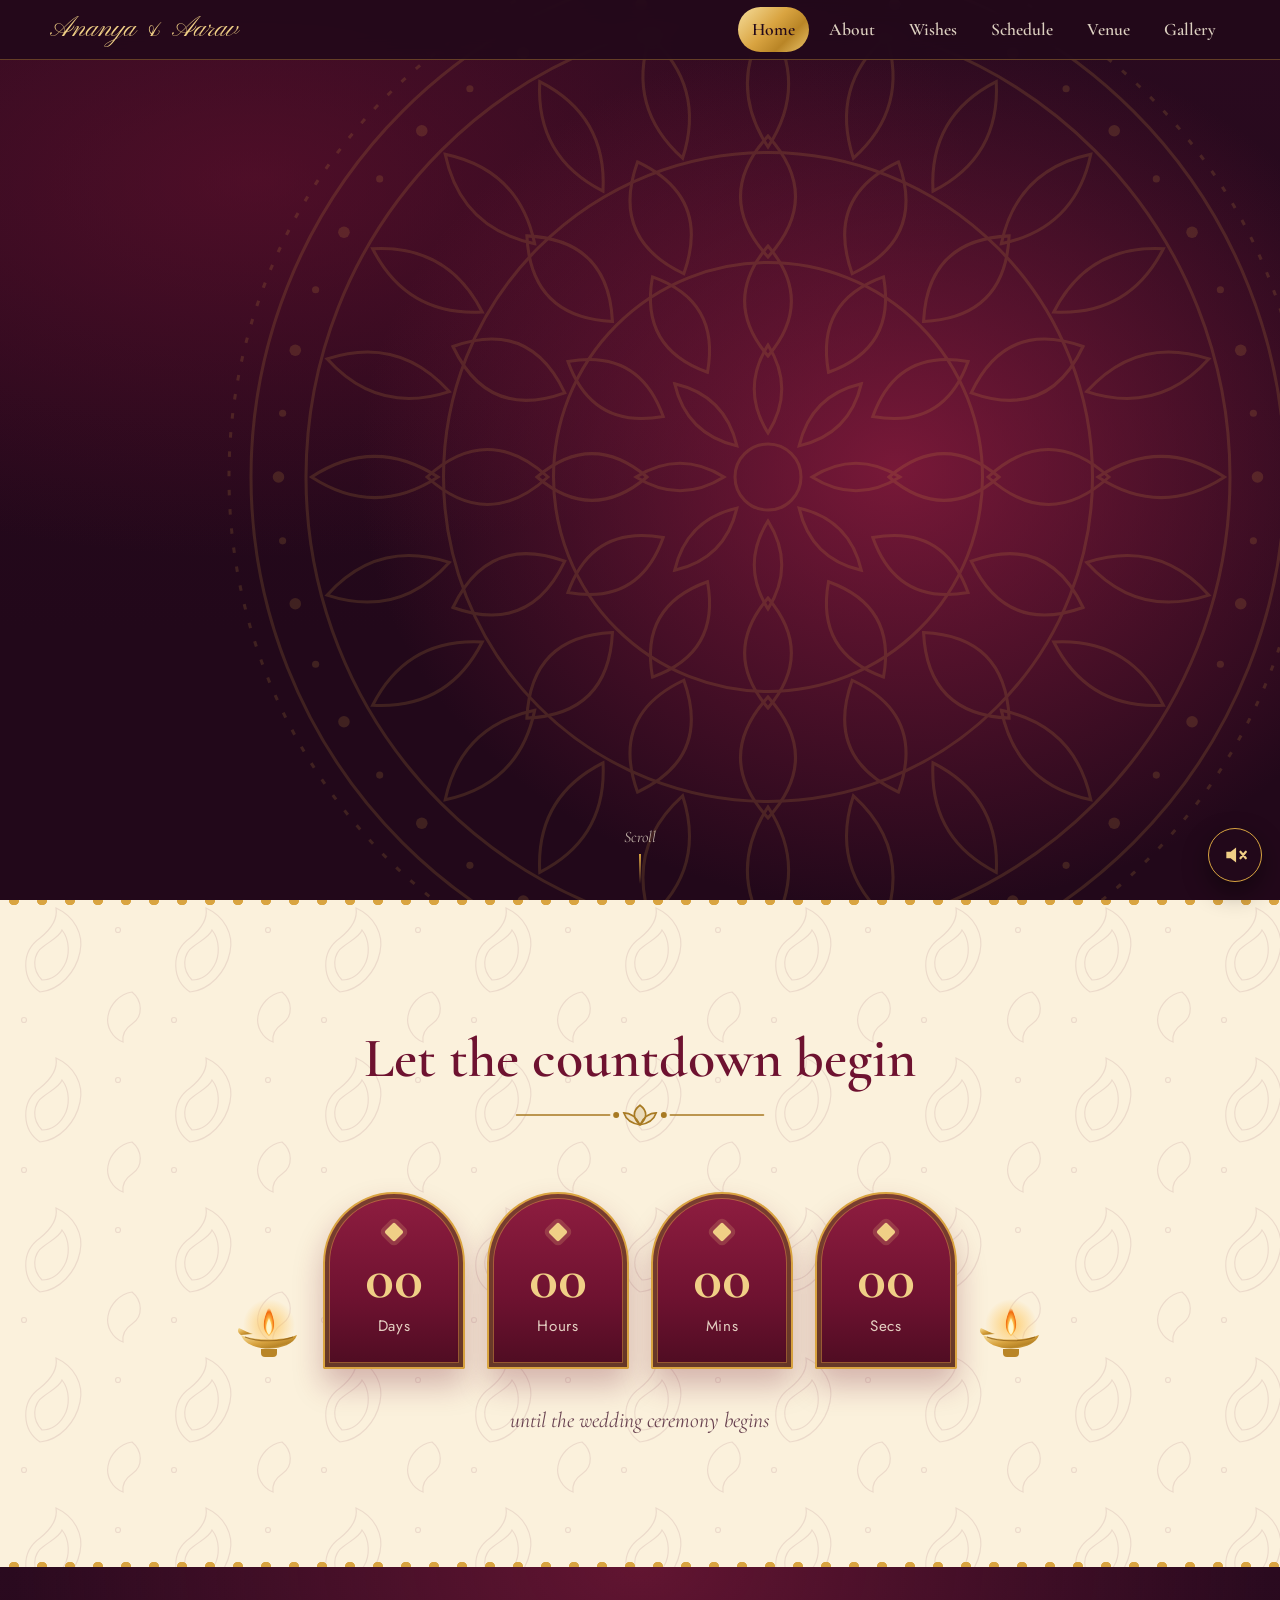
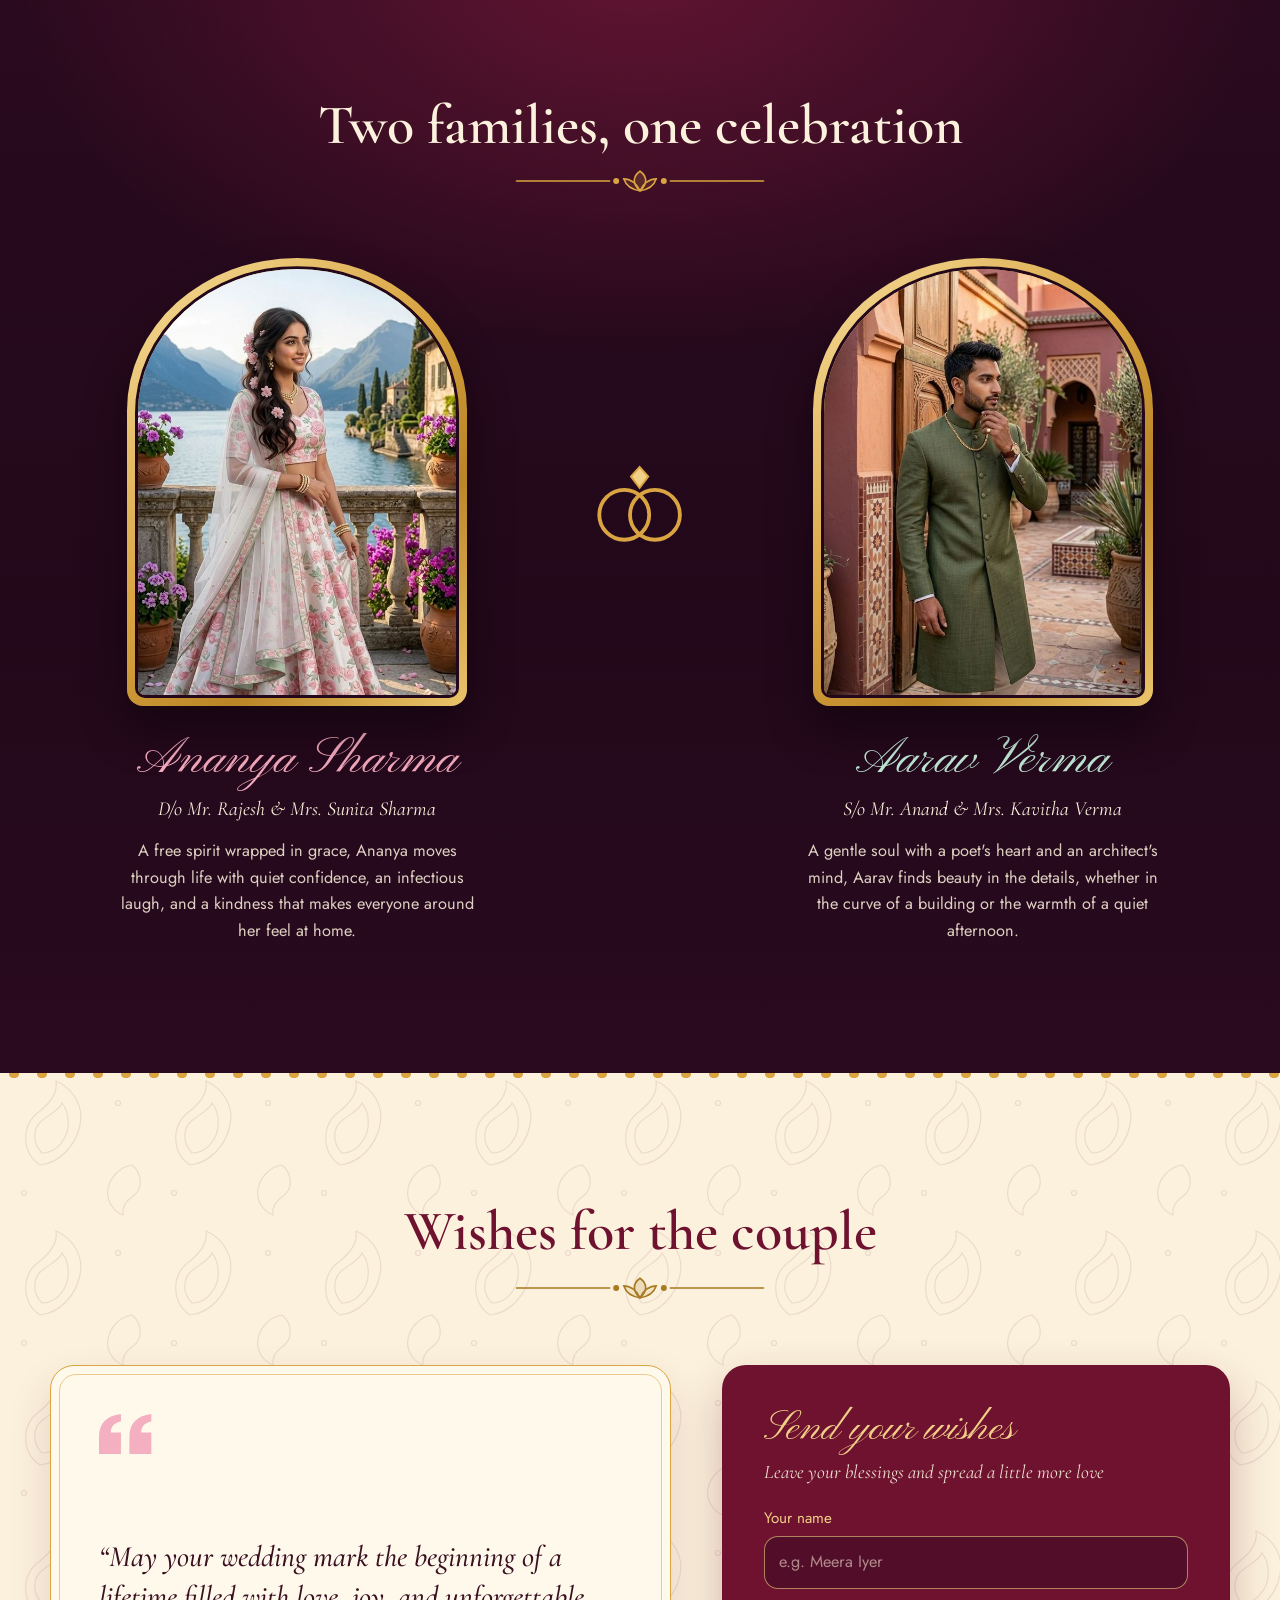
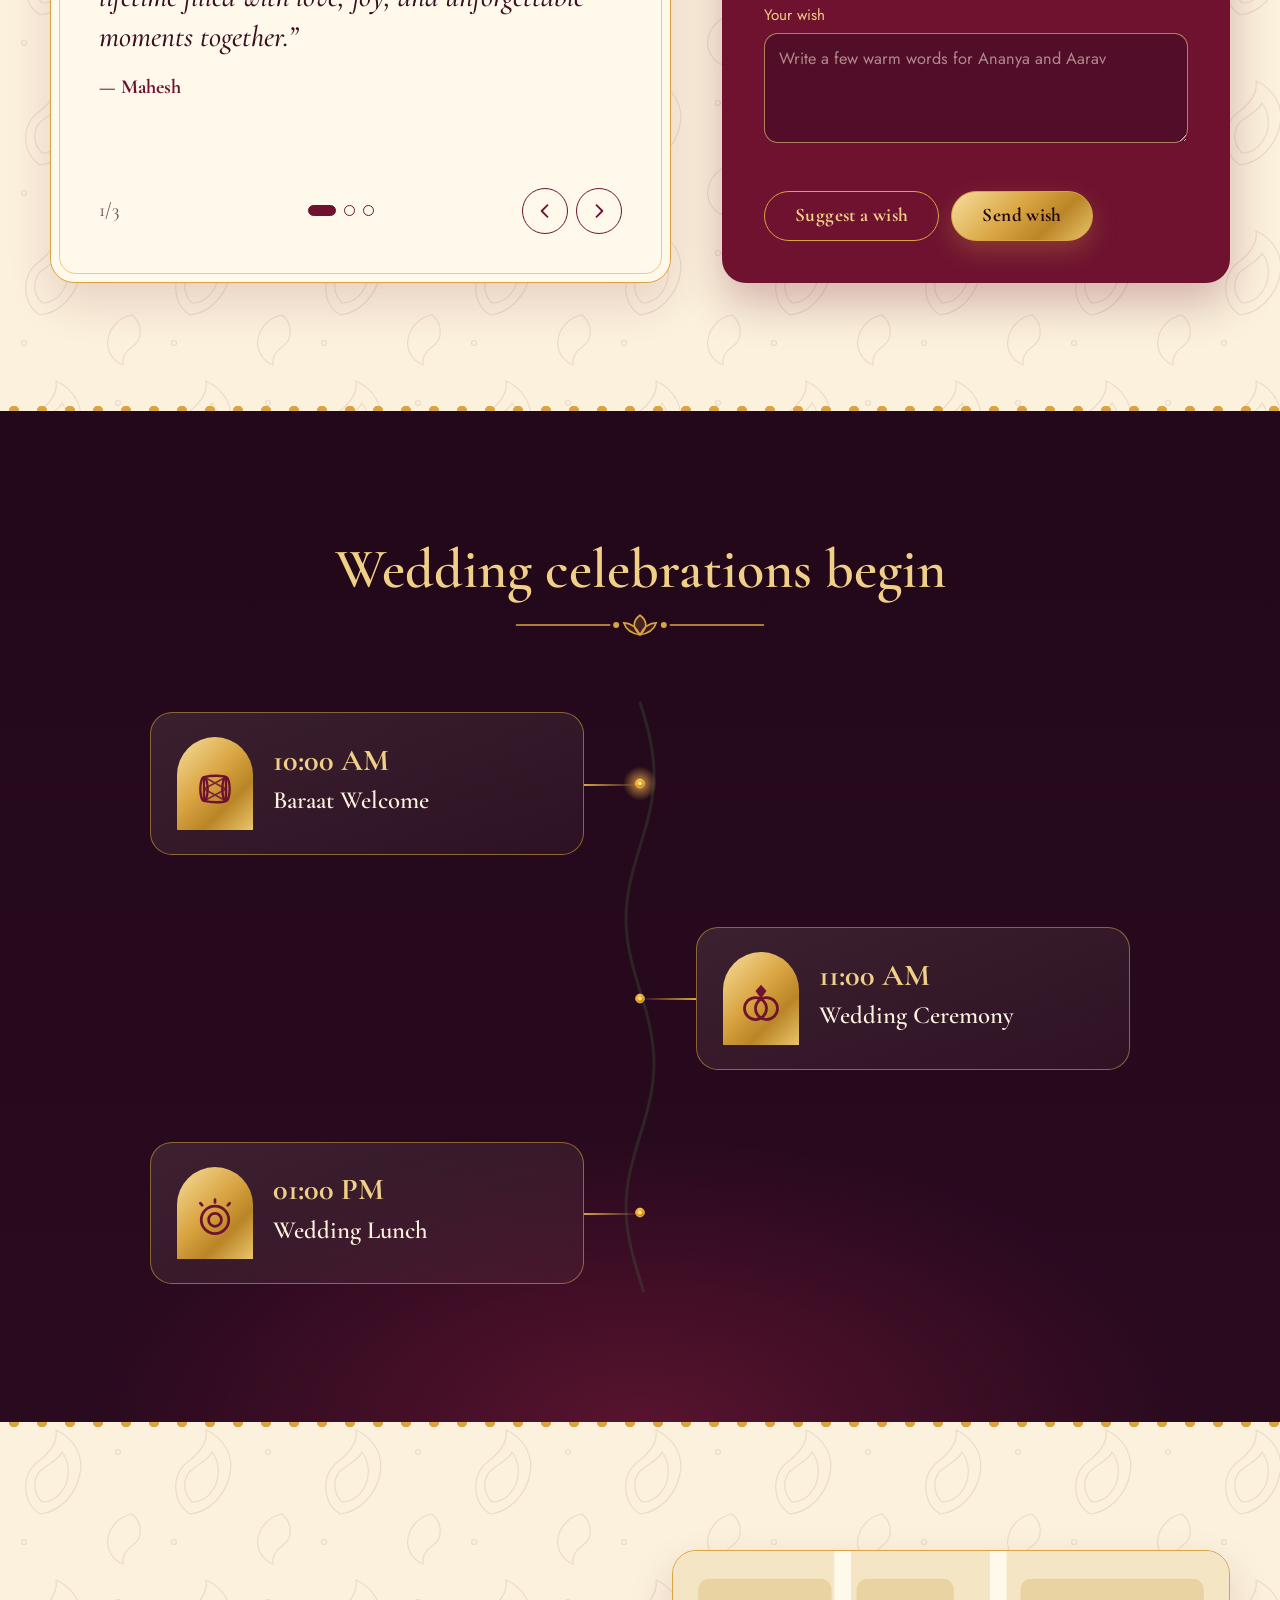
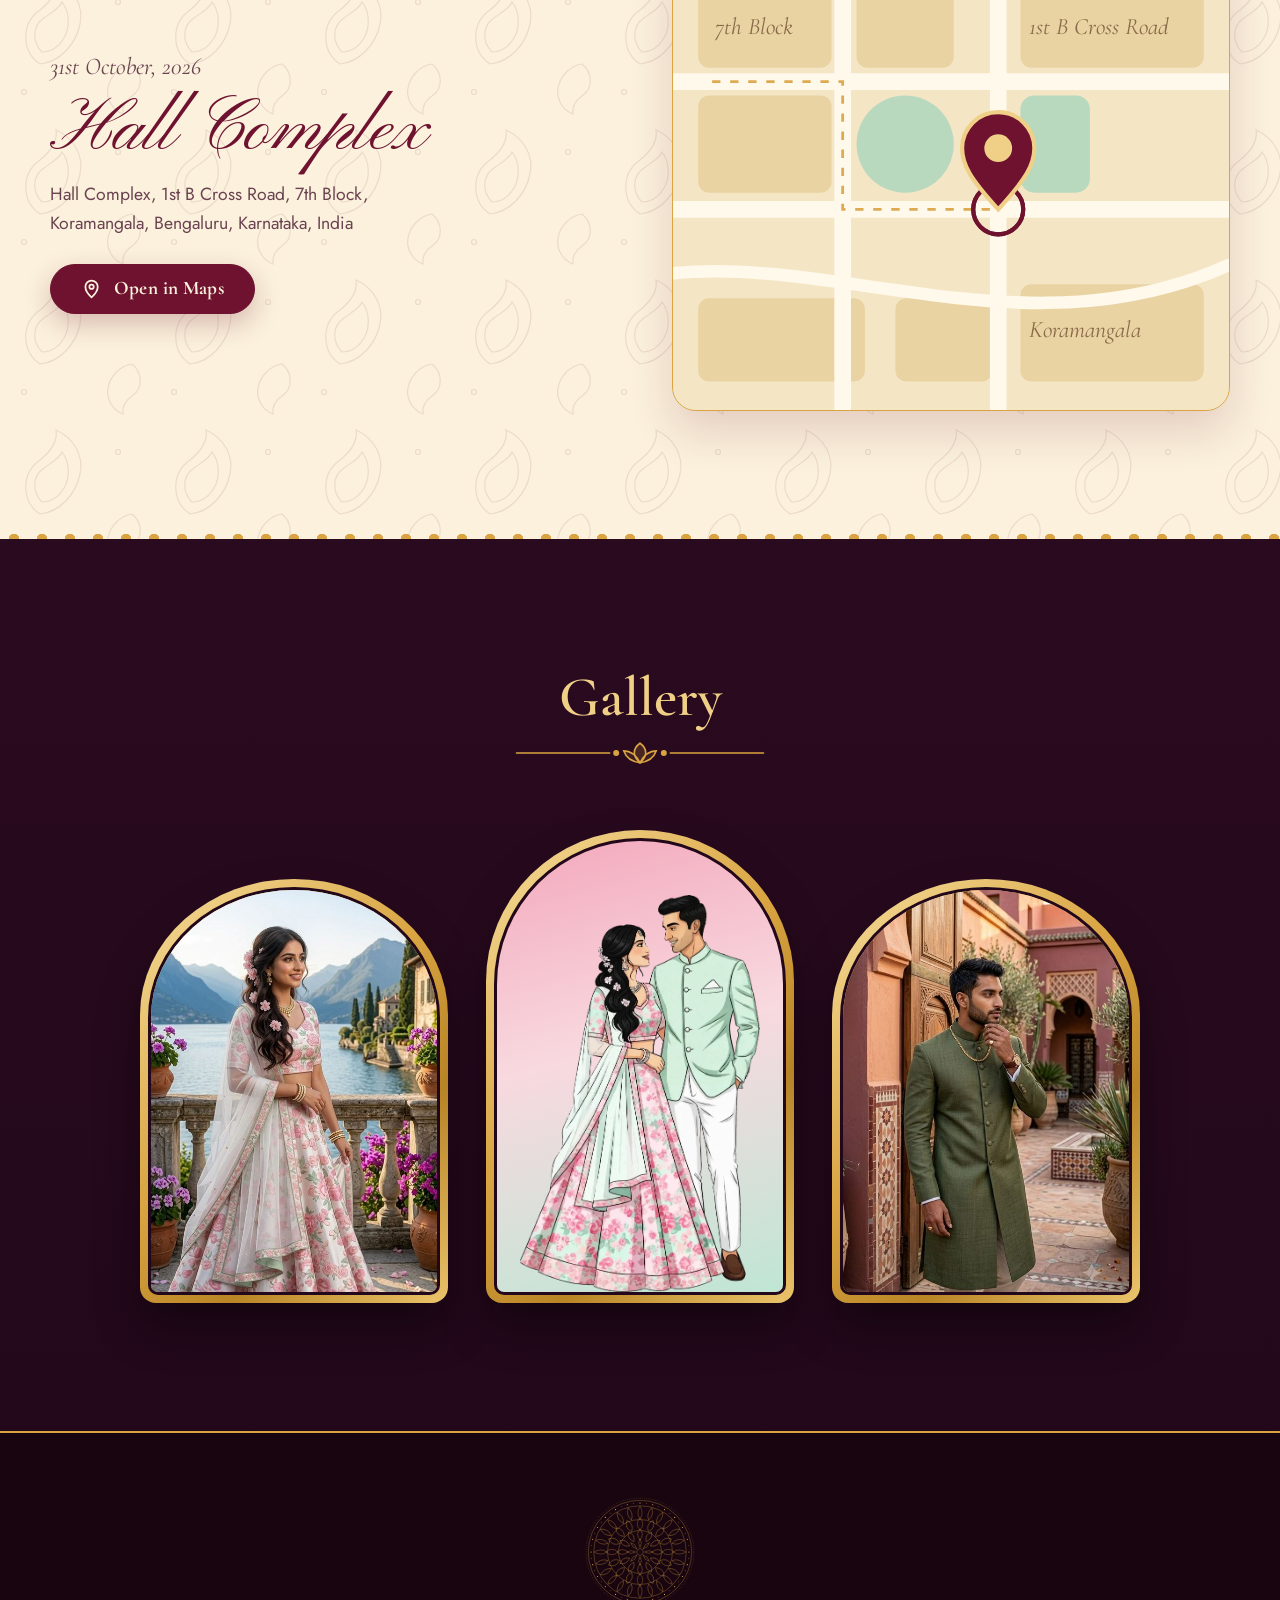
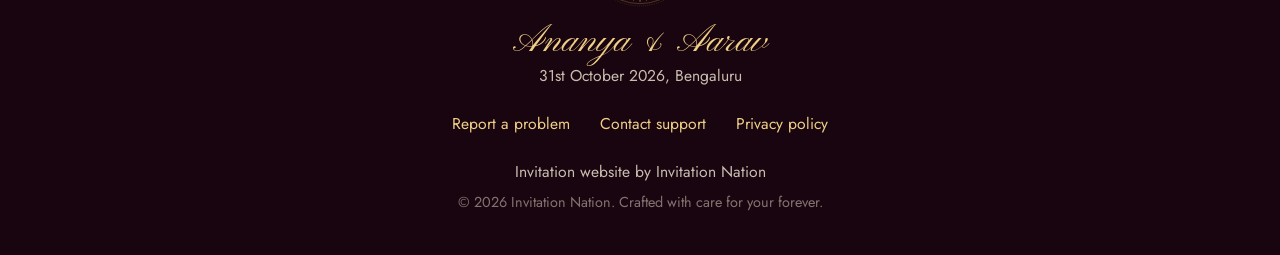
==== commit 7adfa021: "refactor: convert engagement invitation to wedding, add paisley gate borders, and structure source f" ====
--- a/source/index.html
+++ b/source/index.html
@@ -3,8 +3,8 @@
 <head>
 <meta charset="utf-8">
 <meta name="viewport" content="width=device-width, initial-scale=1">
-<title>Ananya &amp; Aarav | Engagement Invitation</title>
-<meta name="description" content="Ananya Sharma and Aarav Verma are getting engaged on 31st October 2026 in Bengaluru.">
+<title>Ananya &amp; Aarav | Wedding Invitation</title>
+<meta name="description" content="Ananya Sharma and Aarav Verma are getting married on 31st October 2026 in Bengaluru.">
 <script>document.documentElement.classList.add('js')</script>
 <link rel="preconnect" href="https://fonts.googleapis.com">
 <link rel="preconnect" href="https://fonts.gstatic.com" crossorigin>
@@ -26,10 +26,9 @@
 
 <!-- entrance gate -->
 <div class="gate" id="gate" role="presentation">
-  <div class="panel l"><div class="mand" data-mandala></div></div>
-  <div class="panel r"><div class="mand" data-mandala></div></div>
+  <div class="panel l"><div class="pz"></div><div class="mand" data-mandala></div></div>
+  <div class="panel r"><div class="pz"></div><div class="mand" data-mandala></div></div>
   <div class="gate-mid"><div class="seal"><b>Ananya</b><i>and</i><b>Aarav</b></div></div>
-  <div class="gate-diyas"><span class="diya" data-diya></span><span class="diya" data-diya></span></div>
   <p class="skip">Tap to enter</p>
 </div>
 
@@ -345,7 +344,7 @@
 
     <div class="hero-info">
       <svg class="orn fade" style="--d:2.1s" viewBox="0 0 240 24" aria-hidden="true"><use href="#ornament"/></svg>
-      <p class="lead fade" style="--d:2.2s">are getting engaged on</p>
+      <p class="lead fade" style="--d:2.2s">are getting married on</p>
       <p class="date fade" style="--d:2.35s">Saturday, 31st October 2026</p>
       <p class="venue fade" style="--d:2.5s">Hall Complex<small>Koramangala, Bengaluru</small></p>
       <div class="ctas fade" style="--d:2.7s">
@@ -364,7 +363,7 @@
       <h2 class="h2">Let the countdown begin</h2>
       <svg class="orn" viewBox="0 0 240 24" aria-hidden="true"><use href="#ornament"/></svg>
     </div>
-    <div class="cd" data-reveal style="--rd:.15s" role="timer" aria-label="Time until the engagement">
+    <div class="cd" data-reveal style="--rd:.15s" role="timer" aria-label="Time until the wedding">
       <span class="diya" data-diya></span>
       <div class="tile"><span class="num" id="cd-d">00</span><span class="lab">Days</span></div>
       <div class="tile"><span class="num" id="cd-h">00</span><span class="lab">Hours</span></div>
@@ -372,7 +371,7 @@
       <div class="tile"><span class="num" id="cd-s">00</span><span class="lab">Secs</span></div>
       <span class="diya" data-diya></span>
     </div>
-    <p class="cd-note" data-reveal style="--rd:.3s">until the Ring Ceremony at 11:00 AM</p>
+    <p class="cd-note" data-reveal style="--rd:.3s">until the wedding ceremony begins</p>
   </div>
 </section>
 
@@ -447,19 +446,19 @@
 <section class="sec night sched" id="schedule">
   <div class="wrap">
     <div class="sec-head" data-reveal>
-      <h2 class="h2">Engagement celebration begins</h2>
+      <h2 class="h2">Wedding celebrations begin</h2>
       <svg class="orn" viewBox="0 0 240 24" aria-hidden="true" style="color:var(--gold)"><use href="#ornament"/></svg>
     </div>
     <div class="tl" id="tl">
       <svg class="vine" id="vine" aria-hidden="true"></svg>
       <div class="ev">
-        <div class="ecard"><div class="ico"><svg viewBox="0 0 48 48" fill="none" stroke="currentColor" stroke-width="3"><circle cx="18" cy="30" r="12"/><circle cx="30" cy="30" r="12"/><path d="M24 4l6 7-6 8-6-8z" fill="currentColor" stroke="none"/></svg></div><div><p class="etime">11:00 AM</p><p class="ename">Ring Ceremony</p></div></div><span class="stub"></span>
+        <div class="ecard"><div class="ico"><svg viewBox="0 0 48 48" fill="none" stroke="currentColor" stroke-width="2.6" stroke-linecap="round" stroke-linejoin="round"><ellipse cx="12" cy="24" rx="4" ry="13"/><path d="M12 11c8-2 20-2 24 0v26c-4 2-16 2-24 0z"/><ellipse cx="36" cy="24" rx="4" ry="13"/><path d="M12 11l24 13M12 24l24 13M12 37l24-13M12 24l24-13" stroke-width="1.8" opacity=".85"/></svg></div><div><p class="etime">10:00 AM</p><p class="ename">Baraat Welcome</p></div></div><span class="stub"></span>
       </div>
       <div class="ev">
-        <div class="ecard"><div class="ico"><svg viewBox="0 0 48 48" fill="none" stroke="currentColor" stroke-width="3" stroke-linejoin="round"><path d="M8 40V26h32v14zM12 26v-6h24v6M24 20v-6"/><path d="M24 14c-3-3-1-6 0-8 1 2 3 5 0 8z" fill="currentColor" stroke="none"/><path d="M8 33c4 3 8 3 12 0s8-3 12 0 6 2 8 0"/></svg></div><div><p class="etime">11:30 AM</p><p class="ename">Cake Cutting</p></div></div><span class="stub"></span>
+        <div class="ecard"><div class="ico"><svg viewBox="0 0 48 48" fill="none" stroke="currentColor" stroke-width="3"><circle cx="18" cy="30" r="12"/><circle cx="30" cy="30" r="12"/><path d="M24 4l6 7-6 8-6-8z" fill="currentColor" stroke="none"/></svg></div><div><p class="etime">11:00 AM</p><p class="ename">Wedding Ceremony</p></div></div><span class="stub"></span>
       </div>
       <div class="ev">
-        <div class="ecard"><div class="ico"><svg viewBox="0 0 48 48" fill="none" stroke="currentColor" stroke-width="3" stroke-linecap="round"><circle cx="24" cy="26" r="15"/><circle cx="24" cy="26" r="7"/><path d="M24 4v3M8 8l2 2M40 8l-2 2"/></svg></div><div><p class="etime">01:00 PM</p><p class="ename">Lunch</p></div></div><span class="stub"></span>
+        <div class="ecard"><div class="ico"><svg viewBox="0 0 48 48" fill="none" stroke="currentColor" stroke-width="3" stroke-linecap="round"><circle cx="24" cy="26" r="15"/><circle cx="24" cy="26" r="7"/><path d="M24 4v3M8 8l2 2M40 8l-2 2"/></svg></div><div><p class="etime">01:00 PM</p><p class="ename">Wedding Lunch</p></div></div><span class="stub"></span>
       </div>
     </div>
   </div>
--- a/source/style.css
+++ b/source/style.css
@@ -63,7 +63,9 @@
   radial-gradient(circle at 1.5px 1.5px,rgba(240,207,134,.55) 1.4px,transparent 1.8px) 0 0/34px 34px,
   linear-gradient(180deg,#5A0F2A,#3B0A1F 55%,#2A0716);
   transition:transform 1.7s cubic-bezier(.65,.02,.2,1);backface-visibility:hidden}
-.panel::before{content:"";position:absolute;inset:14px;border:2px solid var(--gold);border-radius:6px;box-shadow:inset 0 0 0 6px rgba(34,8,26,.6),inset 0 0 0 7px rgba(217,164,65,.55)}
+.panel::before{content:"";position:absolute;inset:12px;border:2px solid var(--gold);border-radius:6px;box-shadow:inset 0 0 0 6px rgba(34,8,26,.6),inset 0 0 0 7px rgba(217,164,65,.55)}
+.pz{position:absolute;inset:0;pointer-events:none;z-index:1}
+.pz svg{position:absolute;inset:0;width:100%;height:100%;display:block}
 .panel.l{left:0;transform-origin:0 50%;box-shadow:inset -12px 0 30px rgba(0,0,0,.5)}
 .panel.r{right:0;transform-origin:100% 50%;box-shadow:inset 12px 0 30px rgba(0,0,0,.5)}
 .panel .mand{position:absolute;top:50%;width:min(96vh,780px);aspect-ratio:1;color:var(--gold);opacity:.75;transform:translateY(-50%)}
@@ -71,16 +73,14 @@
 .panel.r .mand{left:calc(min(96vh,780px) / -2)}
 .gate.open .panel.l{transform:rotateY(-104deg)}
 .gate.open .panel.r{transform:rotateY(104deg)}
-.gate-mid{position:absolute;inset:0;display:grid;place-items:center;z-index:2;text-align:center;pointer-events:none;transition:opacity .7s}
-.gate.open .gate-mid{opacity:0}
+.gate-mid{position:absolute;inset:0;display:grid;place-items:center;z-index:2;text-align:center;pointer-events:none;transition:opacity .35s ease}
+.gate.open .gate-mid{opacity:0;pointer-events:none}
 .gate-mid .seal{width:min(300px,72vw);aspect-ratio:1;border-radius:50%;background:radial-gradient(circle,#4A0E26 0%,#2A0716 70%);border:2px solid var(--gold);box-shadow:0 0 0 8px rgba(34,8,26,.7),0 0 0 9px var(--gold),0 0 60px rgba(242,159,5,.35);display:grid;place-content:center;gap:2px;opacity:0;transform:scale(.85);transition:opacity 1s,transform 1s}
 .gate.lit .seal{opacity:1;transform:none}
 .seal b{font-family:var(--script);font-weight:400;font-size:clamp(2.1rem,7vw,3rem);color:var(--gold-2);line-height:1.05}
 .seal i{font-family:var(--serif);font-size:1.15rem;color:var(--ivory);font-style:italic}
-.gate-diyas{position:absolute;left:0;right:0;top:calc(50% + min(150px,36vw) + 14px);display:flex;justify-content:center;gap:min(160px,40vw);opacity:0;transition:opacity 1s .3s}
-.gate.lit .gate-diyas{opacity:1}
-.gate-diyas .diya{width:56px}
-.skip{position:absolute;left:0;right:0;bottom:6vh;text-align:center;font-family:var(--serif);font-style:italic;font-size:1.05rem;color:rgba(251,241,220,.7);z-index:3;pointer-events:none}
+.skip{position:absolute;left:0;right:0;bottom:6vh;text-align:center;font-family:var(--serif);font-style:italic;font-size:1.05rem;color:rgba(251,241,220,.7);z-index:3;pointer-events:none;transition:opacity .35s ease}
+.gate.open .skip{opacity:0;pointer-events:none}
 
 /* ---------- diya ---------- */
 .diya{position:relative;display:block;width:60px;aspect-ratio:64/60}
